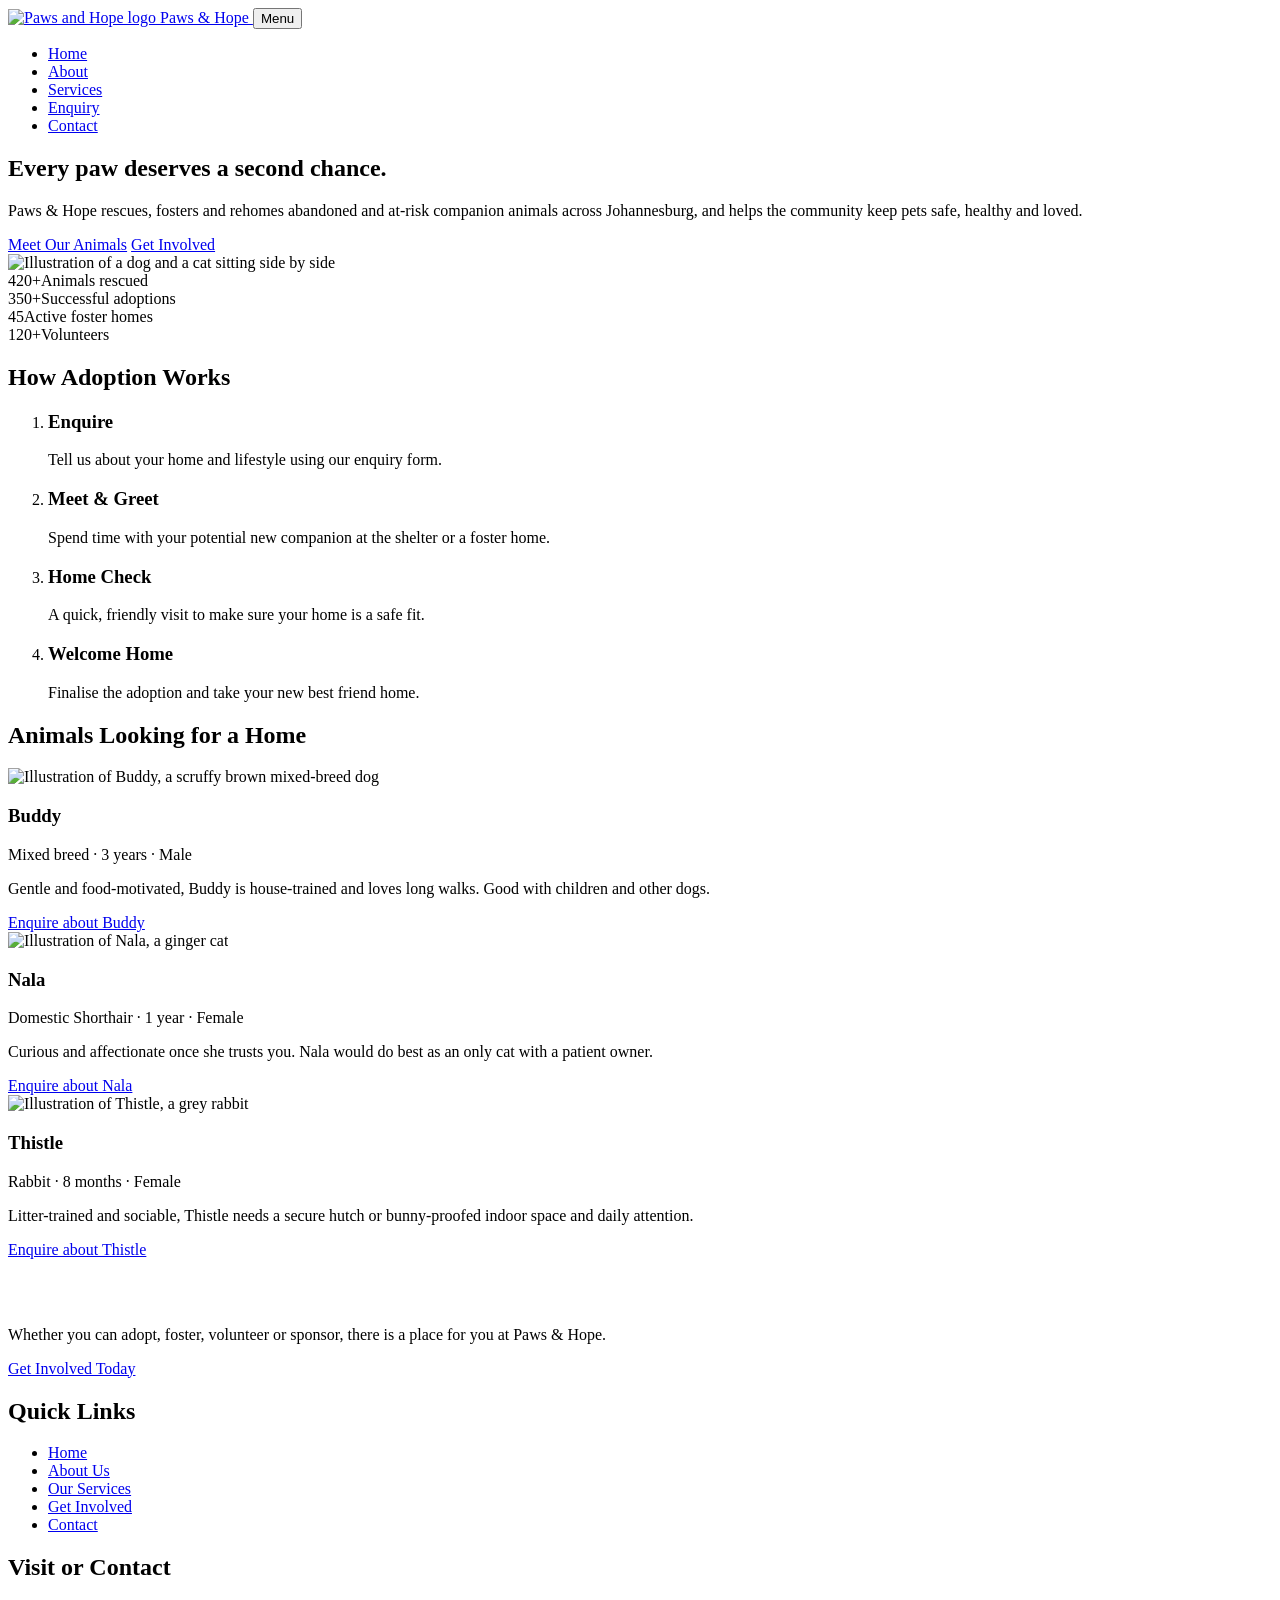
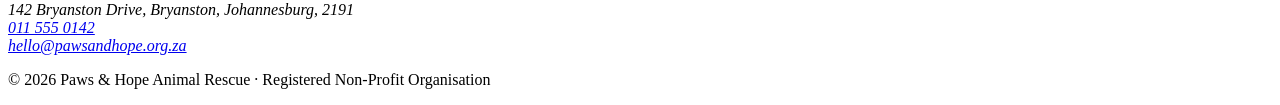
==== index.html @ b683effd "Add homepage (index.html) - Hero section with heading and two buttons - Impact stats section - Numbe" ====
<!DOCTYPE html>
<html lang="en">
<head>
  <meta charset="UTF-8">
  <meta name="viewport" content="width=device-width, initial-scale=1.0">
  <title>Paws &amp; Hope Animal Rescue | Home</title>
  <meta name="description" content="Paws & Hope Animal Rescue is a Johannesburg-based non-profit that rescues, fosters and rehomes companion animals.">

  <!-- Google Fonts: a serif font for headings, a sans-serif font for body text -->
  <link href="https://fonts.googleapis.com/css2?family=Fraunces:wght@600;700&amp;family=Inter:wght@400;600;700&amp;display=swap" rel="stylesheet">

  <link rel="icon" type="image/svg+xml" href="images/favicon.svg">
  <link rel="stylesheet" href="css/style.css">
</head>
<body>

  <!-- ===== Header and navigation menu ===== -->
  <!-- The same header appears on every page so the menu is always in the same place. -->
  <header class="site-header">
    <div class="container">
      <a href="index.html" class="logo">
        <img src="images/logo-mark.svg" alt="Paws and Hope logo">
        Paws &amp; Hope
      </a>

      <button id="menu-btn">Menu</button>

      <nav>
        <ul id="nav-list">
          <li><a href="index.html">Home</a></li>
          <li><a href="about.html">About</a></li>
          <li><a href="services.html">Services</a></li>
          <li><a href="enquiry.html">Enquiry</a></li>
          <li><a href="contact.html">Contact</a></li>
        </ul>
      </nav>
    </div>
  </header>

  <main>

    <!-- ===== Hero section ===== -->
    <!-- This is the first thing visitors see - our main message and two buttons. -->
    <section class="hero">
      <div class="container">
        <h1>Every paw deserves a second chance.</h1>
        <p>Paws &amp; Hope rescues, fosters and rehomes abandoned and at-risk companion animals across Johannesburg, and helps the community keep pets safe, healthy and loved.</p>
        <a href="services.html" class="btn">Meet Our Animals</a>
        <a href="enquiry.html" class="btn btn-outline">Get Involved</a>
        <br>
        <img src="images/hero-art.svg" alt="Illustration of a dog and a cat sitting side by side">
      </div>
    </section>

    <!-- ===== Impact stats ===== -->
    <section class="stats">
      <div class="container">
        <div class="stat-box"><span class="number">420+</span>Animals rescued</div>
        <div class="stat-box"><span class="number">350+</span>Successful adoptions</div>
        <div class="stat-box"><span class="number">45</span>Active foster homes</div>
        <div class="stat-box"><span class="number">120+</span>Volunteers</div>
      </div>
    </section>

    <!-- ===== How adoption works ===== -->
    <!-- We use an ordered list (<ol>) here because these steps happen in a set order. -->
    <section class="section section-alt">
      <div class="container">
        <h2>How Adoption Works</h2>
        <ol class="steps">
          <li>
            <h3>Enquire</h3>
            <p>Tell us about your home and lifestyle using our enquiry form.</p>
          </li>
          <li>
            <h3>Meet &amp; Greet</h3>
            <p>Spend time with your potential new companion at the shelter or a foster home.</p>
          </li>
          <li>
            <h3>Home Check</h3>
            <p>A quick, friendly visit to make sure your home is a safe fit.</p>
          </li>
          <li>
            <h3>Welcome Home</h3>
            <p>Finalise the adoption and take your new best friend home.</p>
          </li>
        </ol>
      </div>
    </section>

    <!-- ===== Animals looking for a home ===== -->
    <!-- Each animal is its own <article> because each card is a stand-alone piece of content. -->
    <section class="section">
      <div class="container">
        <h2>Animals Looking for a Home</h2>

        <article class="card">
          <img src="images/avatar-dog.svg" alt="Illustration of Buddy, a scruffy brown mixed-breed dog">
          <h3>Buddy</h3>
          <p>Mixed breed &middot; 3 years &middot; Male</p>
          <p>Gentle and food-motivated, Buddy is house-trained and loves long walks. Good with children and other dogs.</p>
          <a href="enquiry.html" class="btn">Enquire about Buddy</a>
        </article>

        <article class="card">
          <img src="images/avatar-cat.svg" alt="Illustration of Nala, a ginger cat">
          <h3>Nala</h3>
          <p>Domestic Shorthair &middot; 1 year &middot; Female</p>
          <p>Curious and affectionate once she trusts you. Nala would do best as an only cat with a patient owner.</p>
          <a href="enquiry.html" class="btn">Enquire about Nala</a>
        </article>

        <article class="card">
          <img src="images/avatar-rabbit.svg" alt="Illustration of Thistle, a grey rabbit">
          <h3>Thistle</h3>
          <p>Rabbit &middot; 8 months &middot; Female</p>
          <p>Litter-trained and sociable, Thistle needs a secure hutch or bunny-proofed indoor space and daily attention.</p>
          <a href="enquiry.html" class="btn">Enquire about Thistle</a>
        </article>
      </div>
    </section>

    <!-- ===== Call to action banner ===== -->
    <section class="hero">
      <div class="container">
        <h2 style="color:#ffffff;">Ready to change a life?</h2>
        <p>Whether you can adopt, foster, volunteer or sponsor, there is a place for you at Paws &amp; Hope.</p>
        <a href="enquiry.html" class="btn">Get Involved Today</a>
      </div>
    </section>

  </main>

  <!-- ===== Footer ===== -->
  <footer class="site-footer">
    <div class="container">
      <h2>Quick Links</h2>
      <ul>
        <li><a href="index.html">Home</a></li>
        <li><a href="about.html">About Us</a></li>
        <li><a href="services.html">Our Services</a></li>
        <li><a href="enquiry.html">Get Involved</a></li>
        <li><a href="contact.html">Contact</a></li>
      </ul>

      <h2>Visit or Contact</h2>
      <address>
        142 Bryanston Drive, Bryanston, Johannesburg, 2191<br>
        <a href="tel:+27115550142">011 555 0142</a><br>
        <a href="mailto:hello@pawsandhope.org.za">hello@pawsandhope.org.za</a>
      </address>

      <p class="footer-bottom">&copy; <span id="year">2026</span> Paws &amp; Hope Animal Rescue &middot; Registered Non-Profit Organisation</p>
    </div>
  </footer>

  <script src="js/script.js"></script>
</body>
</html>
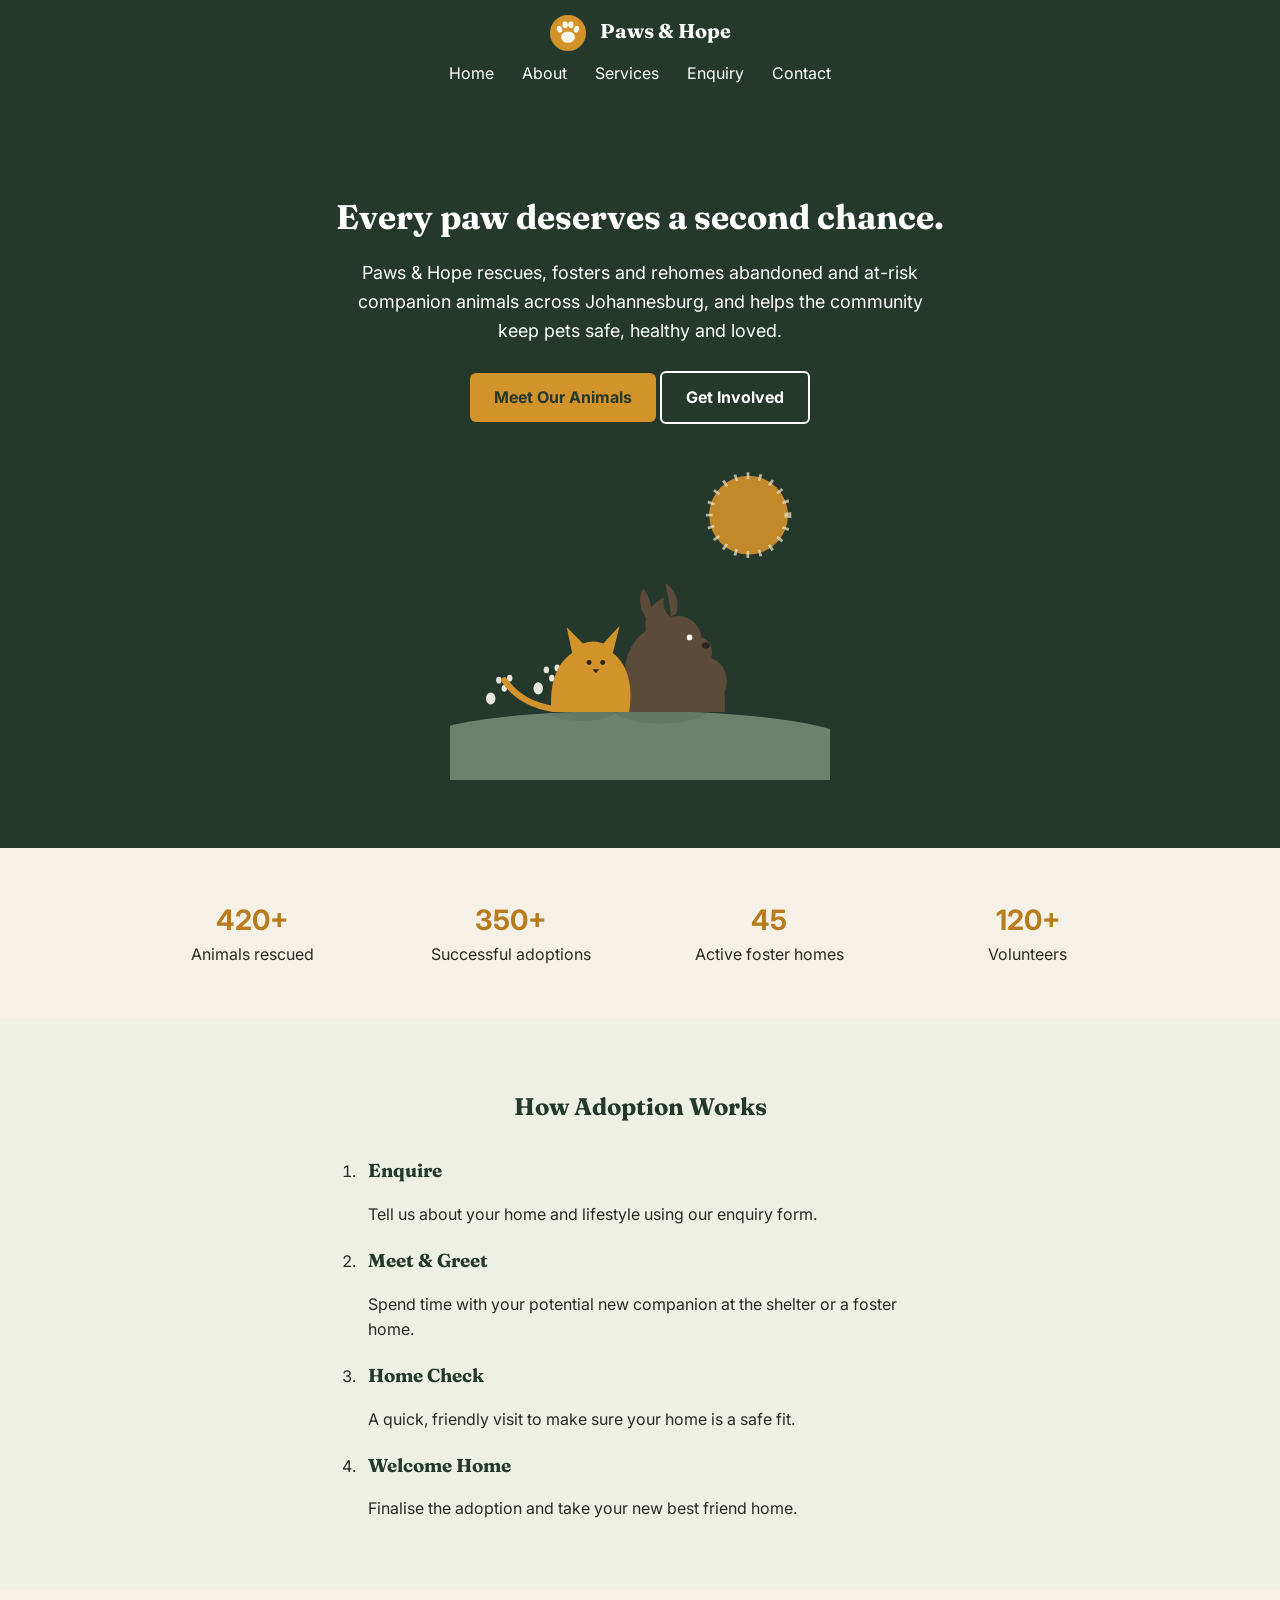
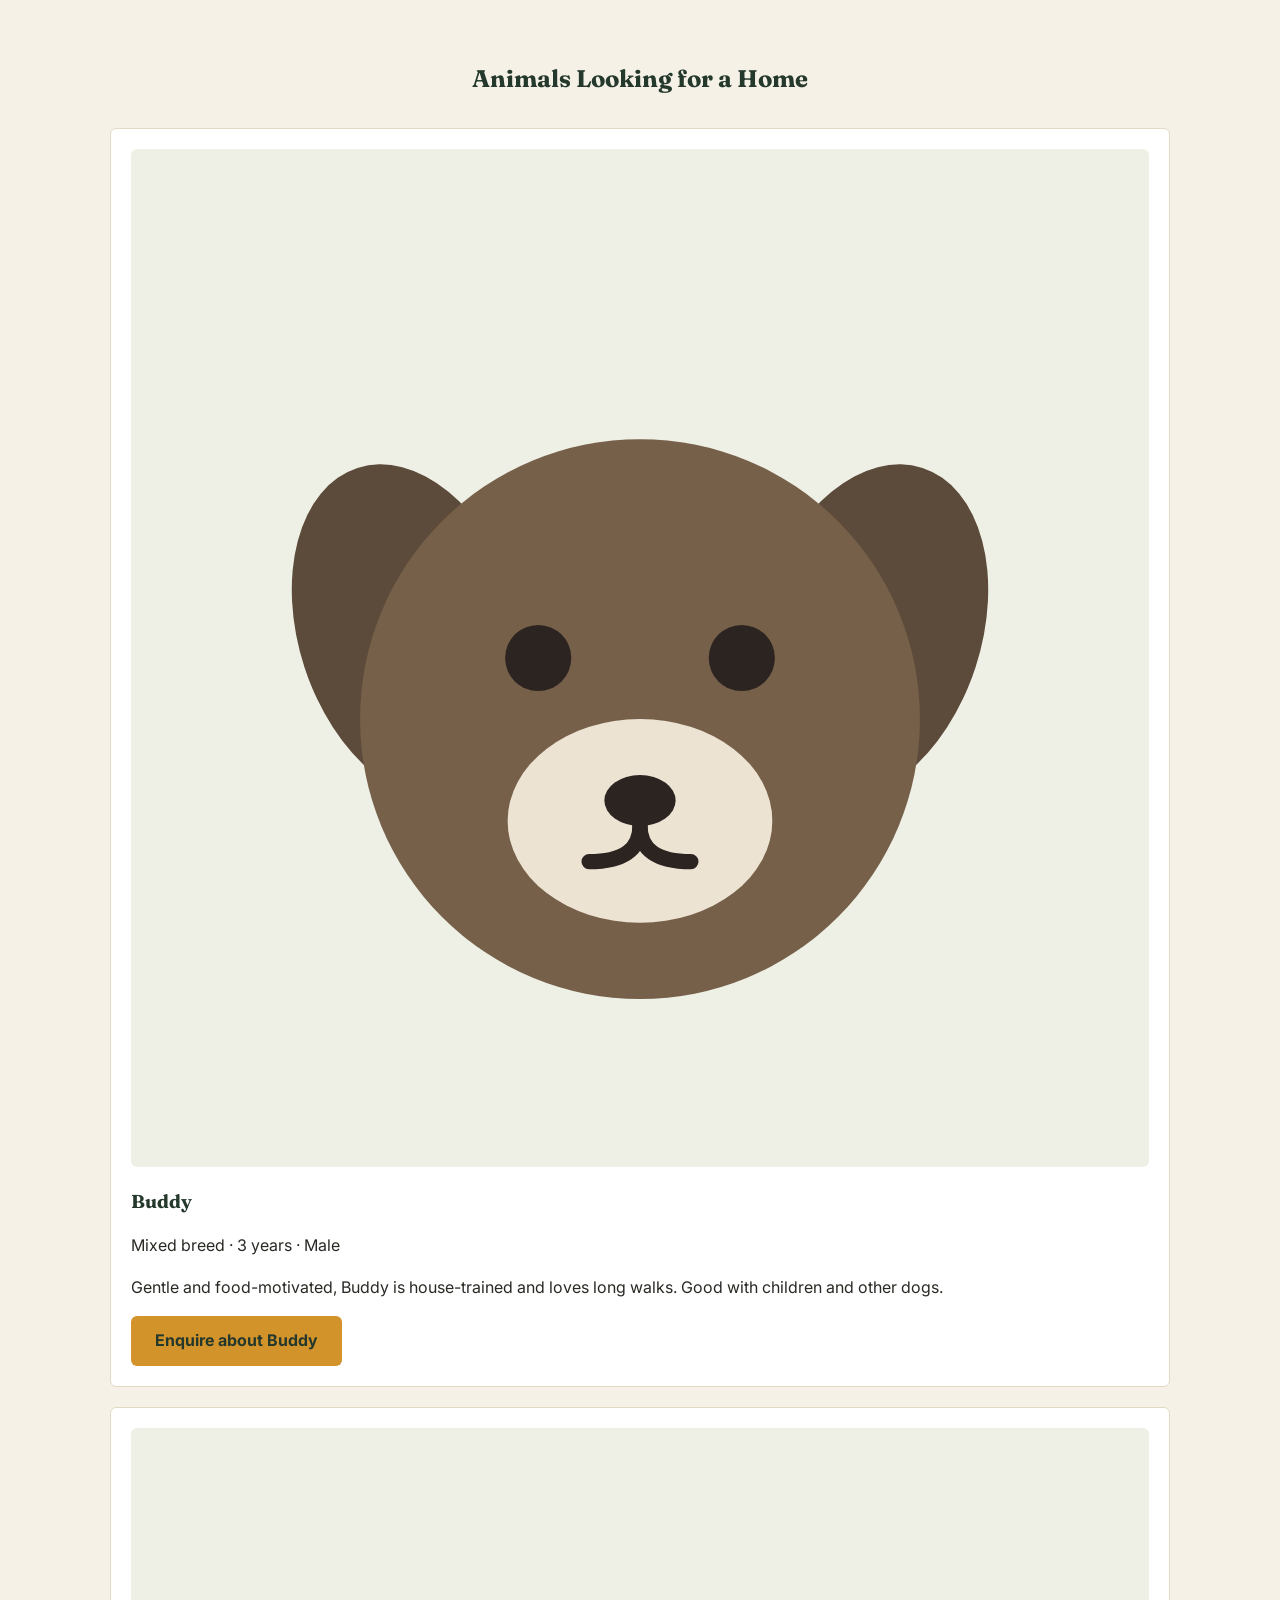
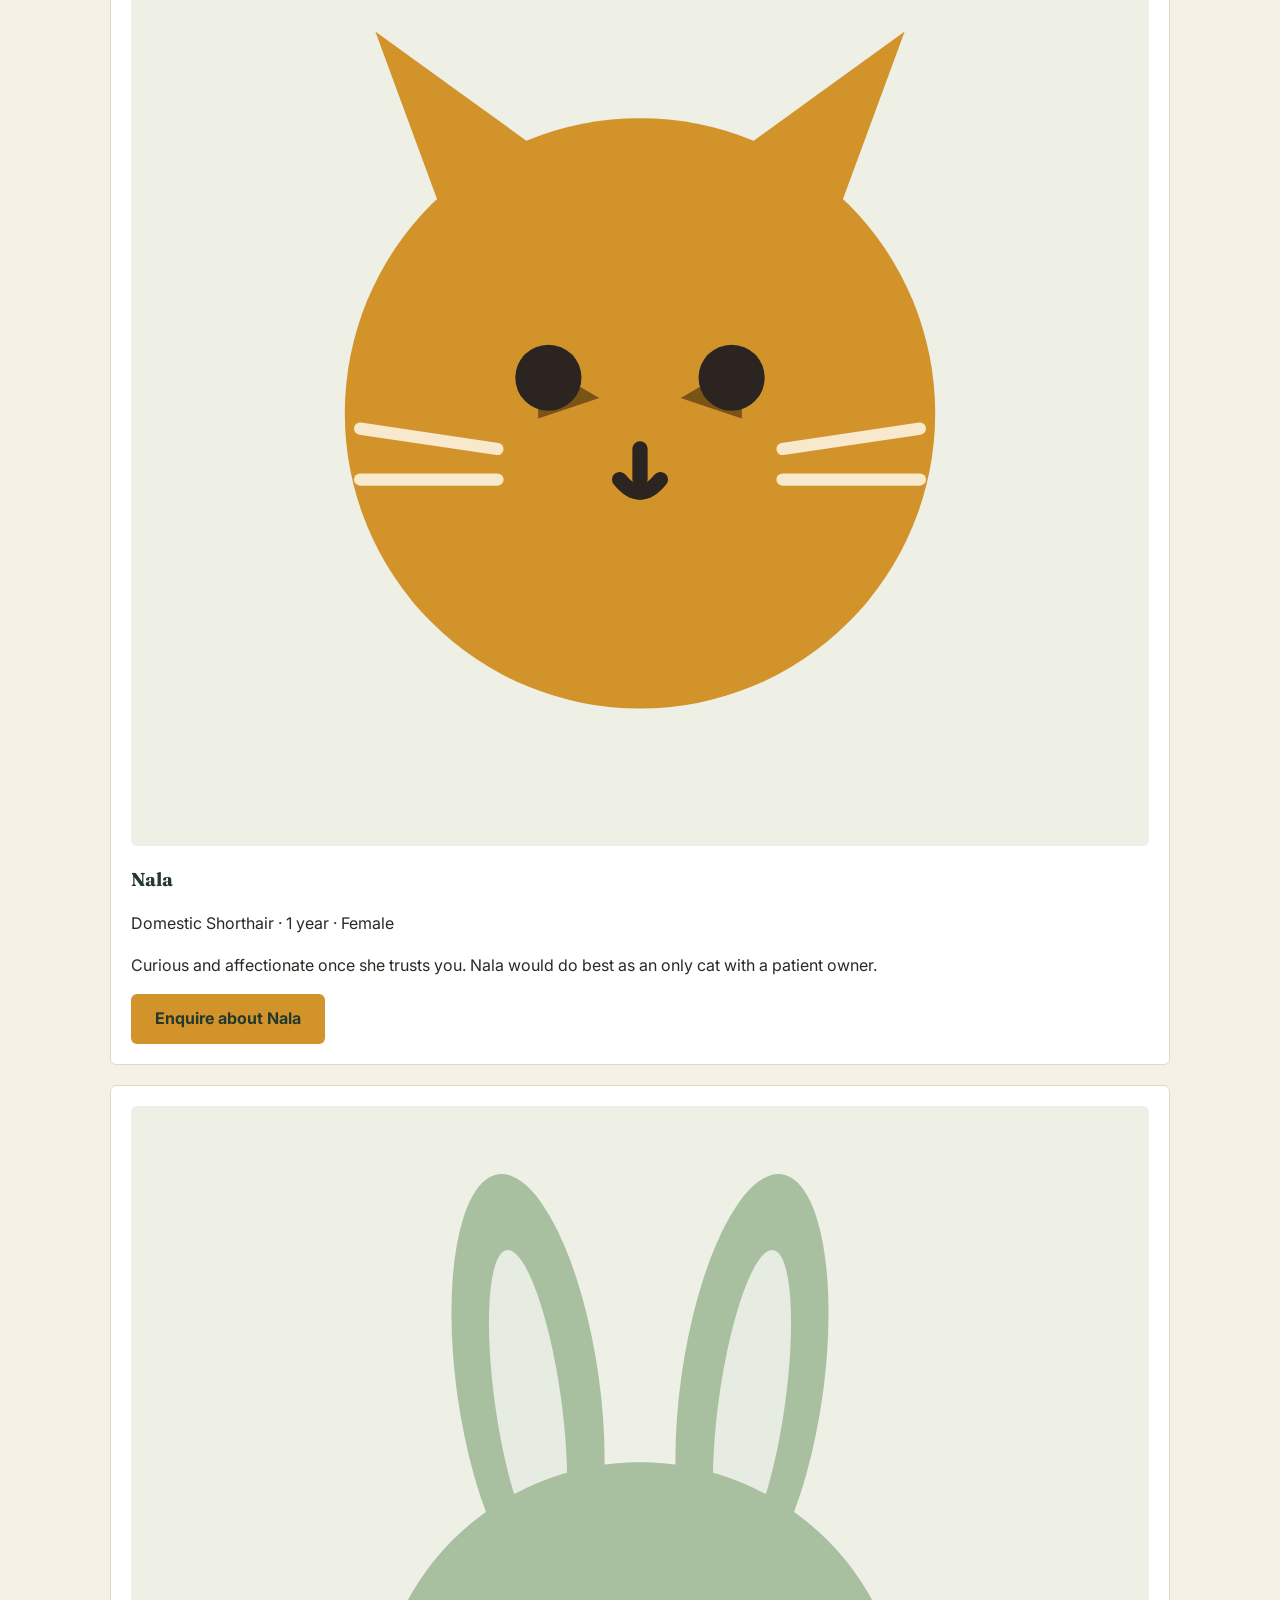
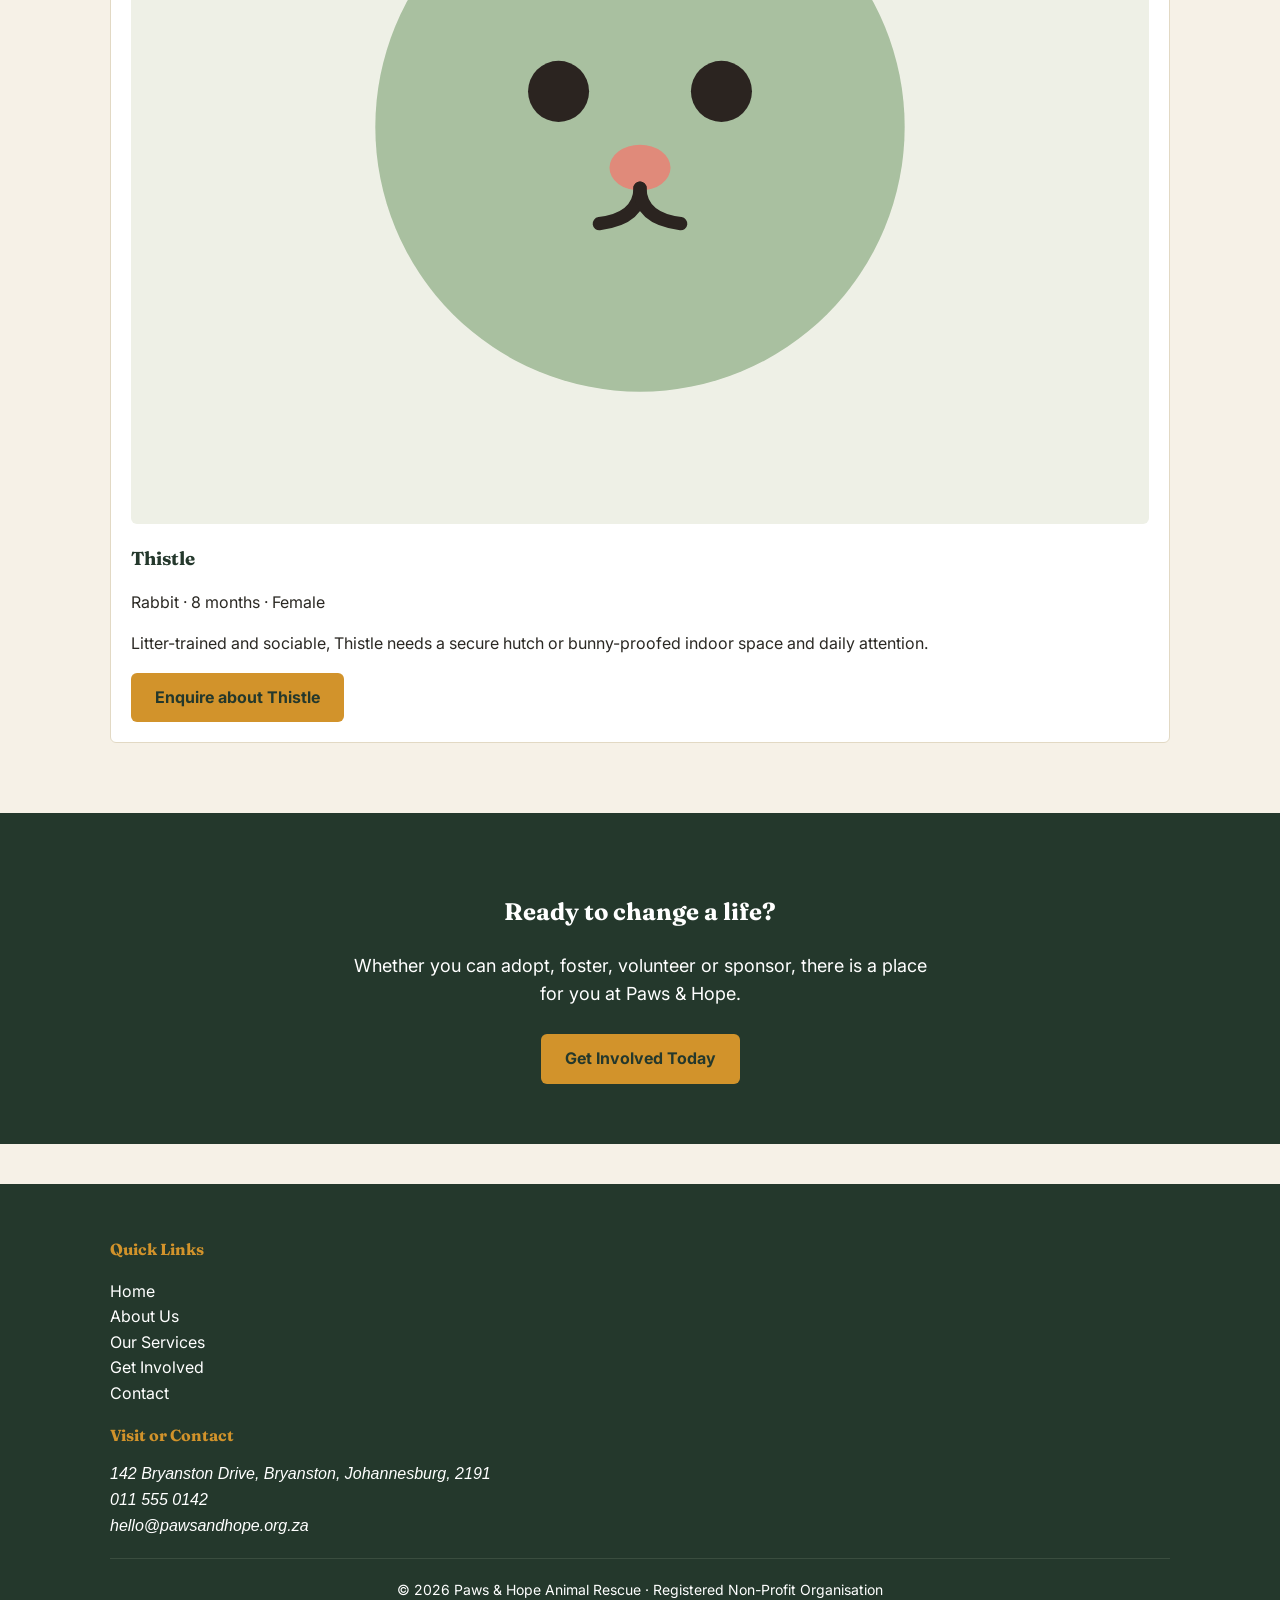
==== commit ce606e7b: "Simplify header/nav CSS and remove JS-dependent markup - Replace Flexbox header/nav layout with simp" ====
--- a/index.html
+++ b/index.html
@@ -23,7 +23,6 @@
         Paws &amp; Hope
       </a>
 
-      <button id="menu-btn">Menu</button>
 
       <nav>
         <ul id="nav-list">
@@ -150,10 +149,9 @@
         <a href="mailto:hello@pawsandhope.org.za">hello@pawsandhope.org.za</a>
       </address>
 
-      <p class="footer-bottom">&copy; <span id="year">2026</span> Paws &amp; Hope Animal Rescue &middot; Registered Non-Profit Organisation</p>
+      <p class="footer-bottom">&copy; 2026 Paws &amp; Hope Animal Rescue &middot; Registered Non-Profit Organisation</p>
     </div>
   </footer>
 
-  <script src="js/script.js"></script>
 </body>
 </html>
--- a/css/style.css
+++ b/css/style.css
@@ -0,0 +1,365 @@
+/* ============================================
+   Paws & Hope Animal Rescue - Main Stylesheet
+   ============================================
+   This file styles all 5 pages of the website.
+   It is split into sections using comments so it
+   is easy to find the part you want to change.
+*/
+
+/* Reset - makes padding/border act more predictably */
+* {
+  box-sizing: border-box;
+}
+
+body {
+  margin: 0;
+  font-family: 'Inter', Arial, Helvetica, sans-serif;
+  color: #2b2924;
+  background-color: #f6f1e7;
+  line-height: 1.6;
+}
+
+h1, h2, h3 {
+  font-family: 'Fraunces', Georgia, serif;
+  color: #24382c;
+}
+
+a {
+  color: #24382c;
+}
+
+img {
+  max-width: 100%;
+}
+
+.container {
+  max-width: 1100px;
+  margin: 0 auto;
+  padding: 0 20px;
+}
+
+/* ---------- Buttons ---------- */
+.btn {
+  display: inline-block;
+  padding: 12px 24px;
+  background-color: #d2932b;
+  color: #24382c;
+  text-decoration: none;
+  border-radius: 6px;
+  font-weight: bold;
+  border: none;
+  cursor: pointer;
+  font-size: 16px;
+}
+
+.btn:hover {
+  background-color: #b87b1e;
+}
+
+.btn-outline {
+  background-color: transparent;
+  border: 2px solid #ffffff;
+  color: #ffffff;
+}
+
+.btn-outline:hover {
+  background-color: #ffffff;
+  color: #24382c;
+}
+
+/* ---------- Header and navigation ---------- */
+.site-header {
+  background-color: #24382c;
+  color: #ffffff;
+  padding: 15px 0;
+  text-align: center;
+}
+
+.logo {
+  display: inline-block;
+  color: #ffffff;
+  text-decoration: none;
+  font-family: 'Fraunces', Georgia, serif;
+  font-size: 20px;
+  font-weight: bold;
+  margin-bottom: 10px;
+}
+
+.logo img {
+  width: 36px;
+  vertical-align: middle;
+  margin-right: 10px;
+}
+
+#nav-list {
+  list-style: none;
+  margin: 0;
+  padding: 0;
+}
+
+#nav-list li {
+  display: inline-block;
+  margin: 0 12px;
+}
+
+#nav-list a {
+  color: #ffffff;
+  text-decoration: none;
+}
+
+#nav-list a:hover {
+  text-decoration: underline;
+}
+
+/* ---------- Hero section (homepage only) ---------- */
+.hero {
+  background-color: #24382c;
+  color: #ffffff;
+  text-align: center;
+  padding: 60px 20px;
+}
+
+.hero h1 {
+  color: #ffffff;
+  font-size: 34px;
+  margin-bottom: 15px;
+}
+
+.hero p {
+  font-size: 18px;
+  max-width: 600px;
+  margin: 0 auto 25px auto;
+}
+
+.hero img {
+  max-width: 380px;
+  margin-top: 30px;
+}
+
+/* ---------- Impact stats (homepage only) ---------- */
+.stats {
+  text-align: center;
+  padding: 40px 20px;
+}
+
+.stats .stat-box {
+  display: inline-block;
+  width: 22%;
+  margin: 10px 1%;
+  vertical-align: top;
+}
+
+.stats .number {
+  font-size: 28px;
+  font-weight: bold;
+  color: #b87b1e;
+  display: block;
+}
+
+/* ---------- General section spacing ---------- */
+.section {
+  padding: 50px 20px;
+}
+
+.section-alt {
+  background-color: #eef0e6;
+}
+
+.section h2 {
+  text-align: center;
+  margin-bottom: 30px;
+}
+
+/* ---------- Ordered step list (adoption journey / how it works) ---------- */
+.steps {
+  max-width: 600px;
+  margin: 0 auto;
+  padding-left: 20px;
+}
+
+.steps li {
+  margin-bottom: 18px;
+  padding-left: 8px;
+}
+
+.steps h3 {
+  margin: 0 0 5px 0;
+}
+
+/* ---------- Cards (animals, services, team) ---------- */
+.card {
+  background-color: #ffffff;
+  border: 1px solid #e2d9c4;
+  border-radius: 6px;
+  padding: 20px;
+  margin-bottom: 20px;
+}
+
+.card img {
+  width: 100%;
+  border-radius: 6px;
+}
+
+.card h3 {
+  margin-top: 12px;
+  margin-bottom: 4px;
+}
+
+.tag {
+  background-color: #a9c0a0;
+  color: #24382c;
+  display: inline-block;
+  padding: 4px 12px;
+  border-radius: 12px;
+  font-size: 14px;
+  margin: 4px 4px 0 0;
+}
+
+/* ---------- Page banner (top of every inner page) ---------- */
+.page-banner {
+  background-color: #24382c;
+  color: #ffffff;
+  padding: 40px 20px;
+  text-align: center;
+}
+
+.page-banner h1 {
+  color: #ffffff;
+  margin-bottom: 10px;
+}
+
+/* ---------- Tables (used for real tabular data only) ---------- */
+table {
+  width: 100%;
+  border-collapse: collapse;
+  margin-bottom: 20px;
+}
+
+table caption {
+  text-align: left;
+  font-weight: bold;
+  margin-bottom: 10px;
+  font-family: 'Fraunces', Georgia, serif;
+}
+
+table th, table td {
+  border: 1px solid #e2d9c4;
+  padding: 10px;
+  text-align: left;
+}
+
+table th {
+  background-color: #eef0e6;
+}
+
+/* ---------- Forms ---------- */
+form {
+  max-width: 600px;
+}
+
+form label {
+  display: block;
+  font-weight: bold;
+  margin-top: 15px;
+  margin-bottom: 5px;
+}
+
+form input[type="text"],
+form input[type="email"],
+form input[type="tel"],
+form select,
+form textarea {
+  width: 100%;
+  padding: 10px;
+  border: 1px solid #e2d9c4;
+  border-radius: 4px;
+  font-family: inherit;
+  font-size: 16px;
+}
+
+fieldset {
+  border: 1px solid #e2d9c4;
+  border-radius: 6px;
+  margin-top: 15px;
+  padding: 15px;
+}
+
+legend {
+  font-weight: bold;
+  padding: 0 8px;
+  font-family: 'Fraunces', Georgia, serif;
+}
+
+.radio-option {
+  font-weight: normal;
+  display: block;
+  margin-bottom: 8px;
+}
+
+.radio-option input {
+  width: auto;
+  margin-right: 8px;
+}
+
+.checkbox-option {
+  font-weight: normal;
+  margin-top: 15px;
+}
+
+.checkbox-option input {
+  width: auto;
+  margin-right: 8px;
+}
+
+/* ---------- Footer ---------- */
+.site-footer {
+  background-color: #24382c;
+  color: #ffffff;
+  padding: 40px 20px 20px 20px;
+  margin-top: 40px;
+}
+
+.site-footer h2 {
+  font-size: 16px;
+  color: #d2932b;
+}
+
+.site-footer ul {
+  list-style: none;
+  padding: 0;
+}
+
+.site-footer a {
+  color: #ffffff;
+  text-decoration: none;
+}
+
+.site-footer a:hover {
+  text-decoration: underline;
+}
+
+.footer-bottom {
+  text-align: center;
+  margin-top: 20px;
+  padding-top: 20px;
+  border-top: 1px solid #3a4d3f;
+  font-size: 14px;
+}
+
+/* ---------- Maps (contact page) ---------- */
+.map-box {
+  margin-bottom: 20px;
+}
+
+.map-box iframe {
+  width: 100%;
+  height: 200px;
+  border: 0;
+}
+
+/* Note: this stylesheet does not use @media queries (responsive
+   breakpoints) yet. On a narrow screen the nav links and stat boxes will
+   simply wrap onto more than one line, which is normal default browser
+   behaviour. Making the layout adapt more neatly to small screens is
+   planned for a later part of this project. */
+
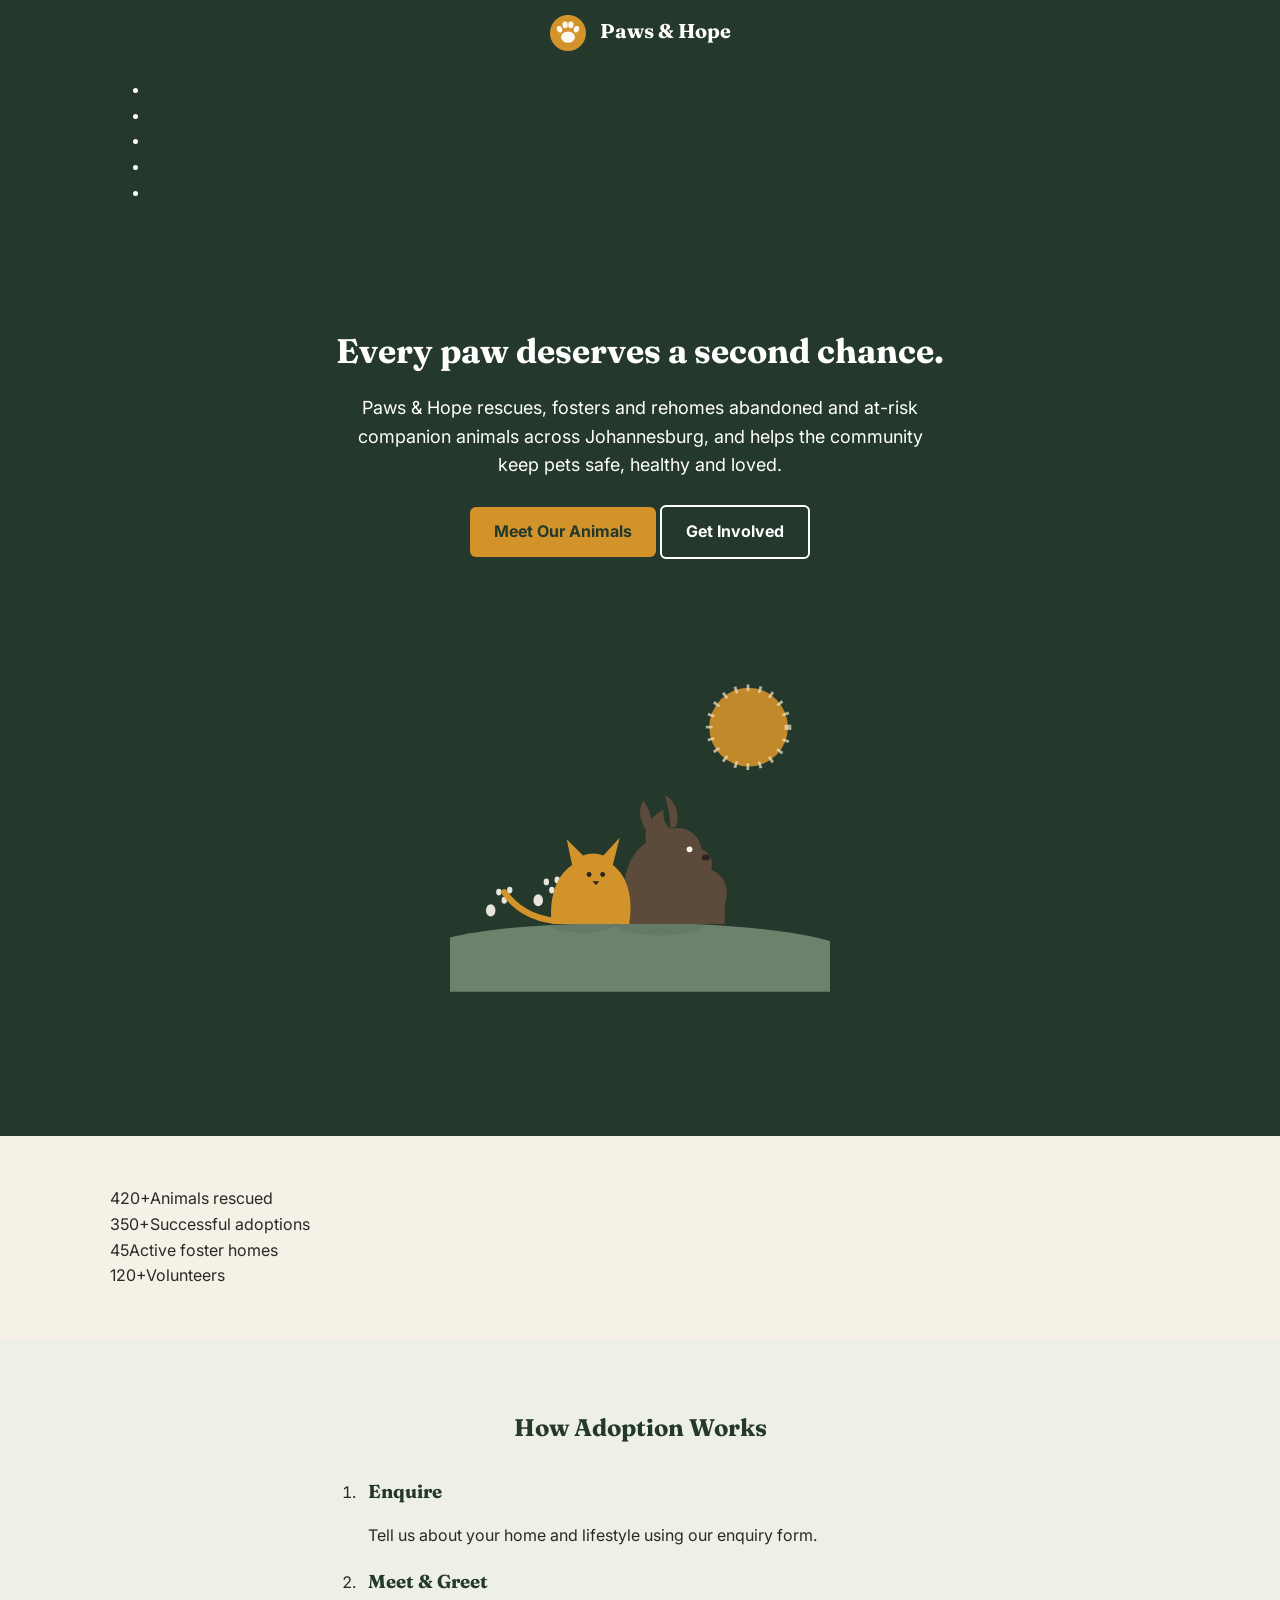
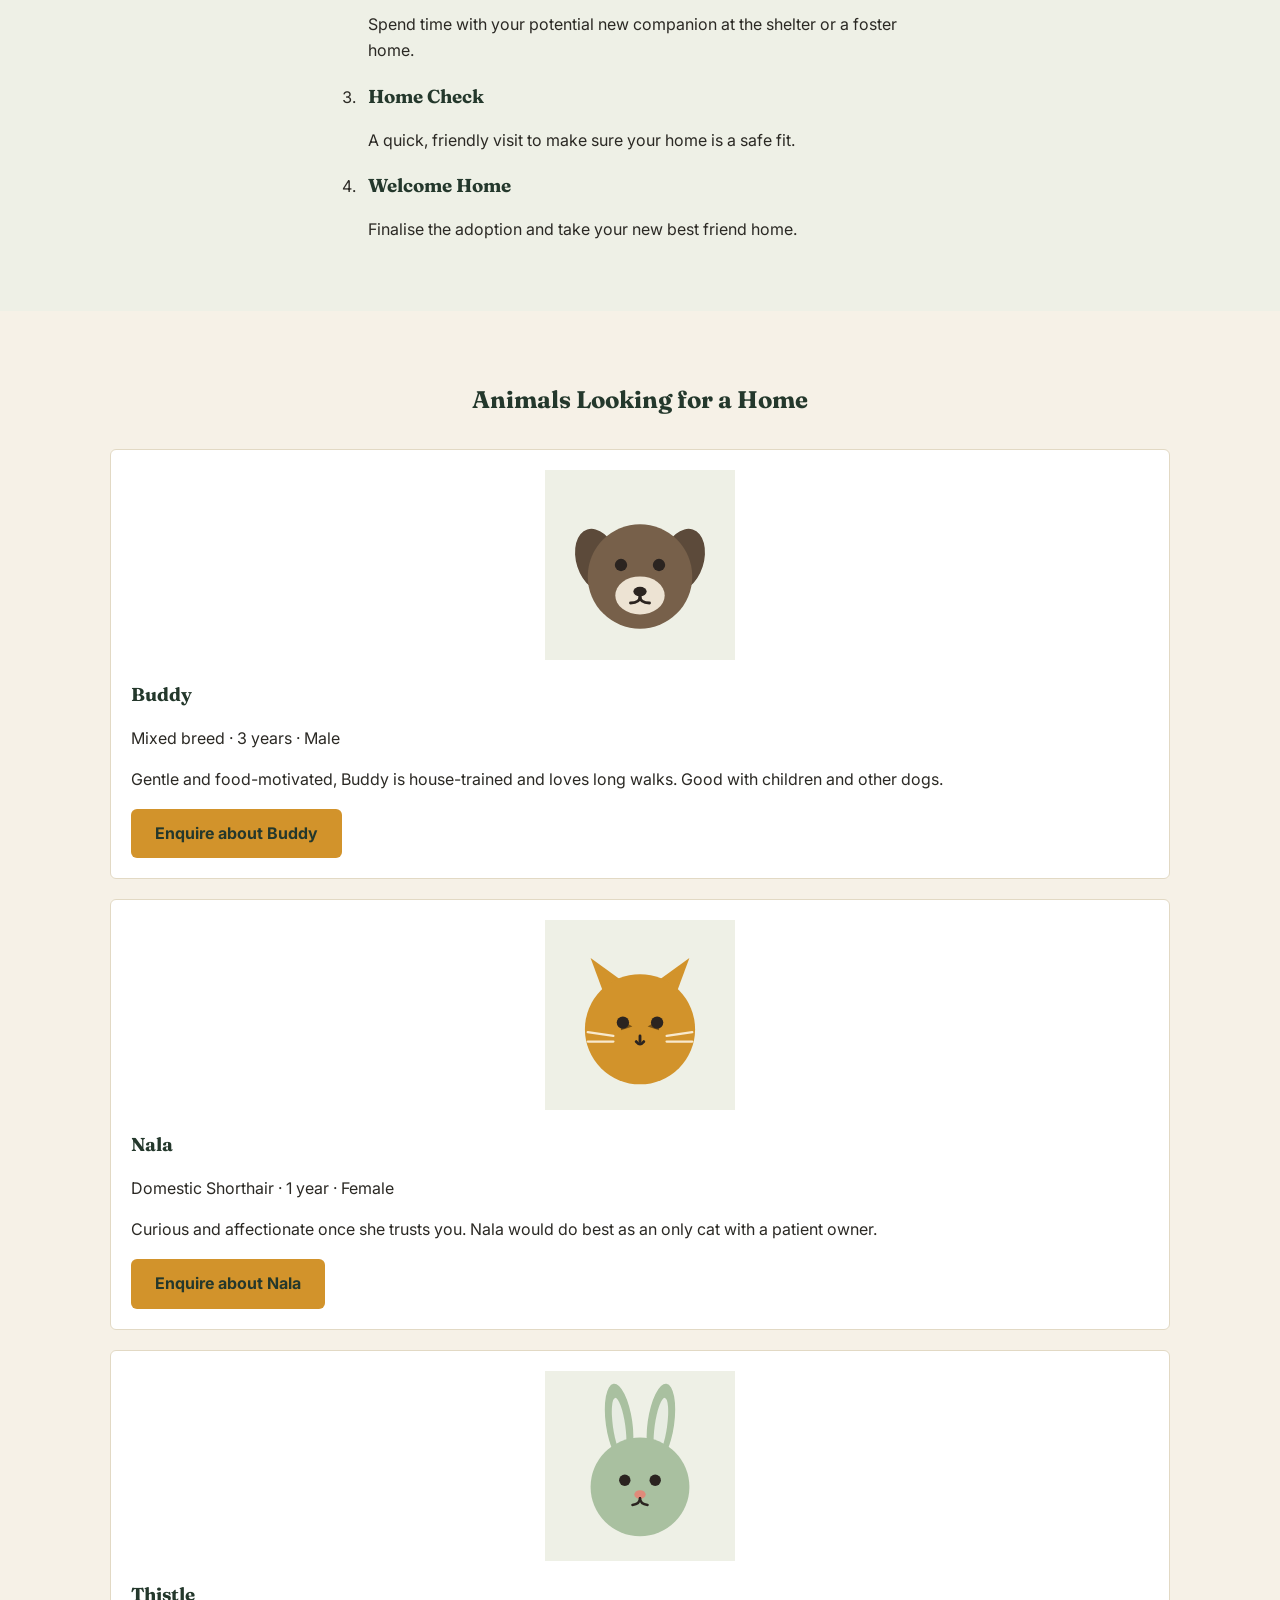
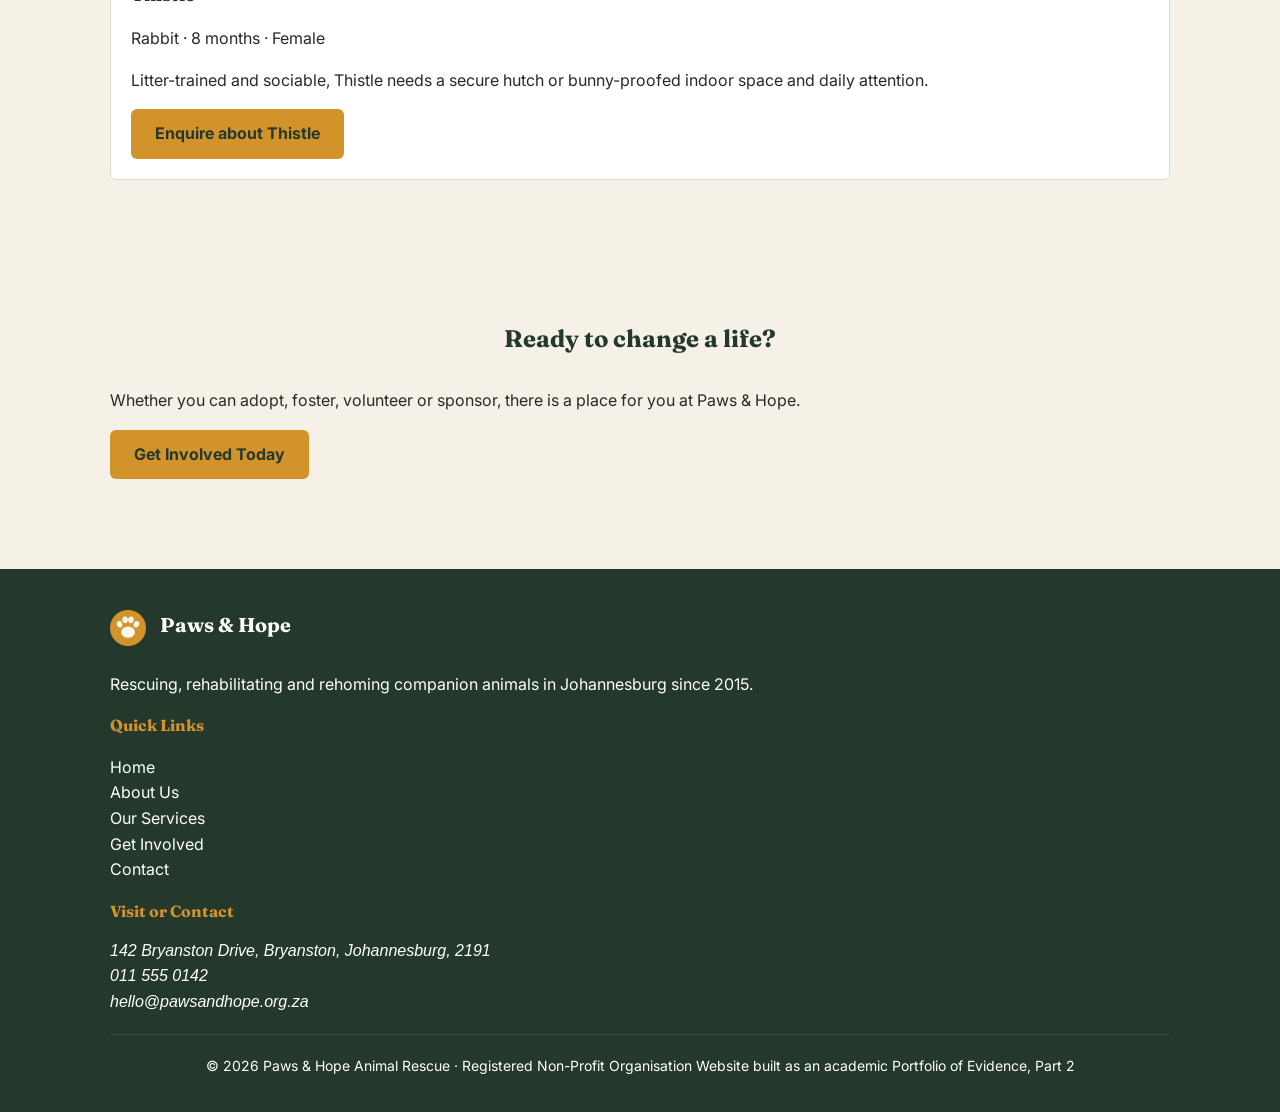
==== commit ffdbb89e: "Update all pages: Flexbox/Grid layout markup and responsive images - Wrap navigation in <nav class="" ====
--- a/index.html
+++ b/index.html
@@ -5,28 +5,22 @@
   <meta name="viewport" content="width=device-width, initial-scale=1.0">
   <title>Paws &amp; Hope Animal Rescue | Home</title>
   <meta name="description" content="Paws & Hope Animal Rescue is a Johannesburg-based non-profit that rescues, fosters and rehomes companion animals.">
-
-  <!-- Google Fonts: a serif font for headings, a sans-serif font for body text -->
   <link href="https://fonts.googleapis.com/css2?family=Fraunces:wght@600;700&amp;family=Inter:wght@400;600;700&amp;display=swap" rel="stylesheet">
-
   <link rel="icon" type="image/svg+xml" href="images/favicon.svg">
   <link rel="stylesheet" href="css/style.css">
 </head>
 <body>
 
-  <!-- ===== Header and navigation menu ===== -->
-  <!-- The same header appears on every page so the menu is always in the same place. -->
+  <!-- ===== Header and navigation menu (same on every page) ===== -->
   <header class="site-header">
     <div class="container">
       <a href="index.html" class="logo">
         <img src="images/logo-mark.svg" alt="Paws and Hope logo">
         Paws &amp; Hope
       </a>
-
-
-      <nav>
-        <ul id="nav-list">
-          <li><a href="index.html">Home</a></li>
+      <nav class="primary-nav" aria-label="Primary">
+        <ul>
+          <li><a href="index.html" aria-current="page">Home</a></li>
           <li><a href="about.html">About</a></li>
           <li><a href="services.html">Services</a></li>
           <li><a href="enquiry.html">Enquiry</a></li>
@@ -38,118 +32,137 @@
 
   <main>
 
-    <!-- ===== Hero section ===== -->
-    <!-- This is the first thing visitors see - our main message and two buttons. -->
+    <!-- ===== Hero ===== -->
     <section class="hero">
       <div class="container">
-        <h1>Every paw deserves a second chance.</h1>
-        <p>Paws &amp; Hope rescues, fosters and rehomes abandoned and at-risk companion animals across Johannesburg, and helps the community keep pets safe, healthy and loved.</p>
-        <a href="services.html" class="btn">Meet Our Animals</a>
-        <a href="enquiry.html" class="btn btn-outline">Get Involved</a>
-        <br>
-        <img src="images/hero-art.svg" alt="Illustration of a dog and a cat sitting side by side">
+        <div class="hero-copy">
+          <h1>Every paw deserves a second chance.</h1>
+          <p>Paws &amp; Hope rescues, fosters and rehomes abandoned and at-risk companion animals across Johannesburg, and helps the community keep pets safe, healthy and loved.</p>
+          <a href="services.html" class="btn btn-primary">Meet Our Animals</a>
+          <a href="enquiry.html" class="btn btn-outline">Get Involved</a>
+        </div>
+        <div class="hero-art-wrap">
+          <!--
+            Responsive image using <picture>: on narrow screens (max-width 37.5em)
+            a tighter-cropped version of the illustration is shown, so the subject
+            fills the space instead of leaving wasted sky/whitespace. On wider
+            screens the full illustration loads instead.
+          -->
+          <picture>
+            <source media="(max-width: 37.5em)" srcset="images/hero-art-mobile.svg">
+            <img src="images/hero-art.svg" alt="Illustration of a dog and a cat sitting side by side beneath the sun" width="560" height="480">
+          </picture>
+        </div>
       </div>
     </section>
 
     <!-- ===== Impact stats ===== -->
-    <section class="stats">
-      <div class="container">
-        <div class="stat-box"><span class="number">420+</span>Animals rescued</div>
-        <div class="stat-box"><span class="number">350+</span>Successful adoptions</div>
-        <div class="stat-box"><span class="number">45</span>Active foster homes</div>
-        <div class="stat-box"><span class="number">120+</span>Volunteers</div>
+    <section class="section">
+      <div class="container stats-grid">
+        <div><span class="number">420+</span>Animals rescued</div>
+        <div><span class="number">350+</span>Successful adoptions</div>
+        <div><span class="number">45</span>Active foster homes</div>
+        <div><span class="number">120+</span>Volunteers</div>
       </div>
     </section>
 
     <!-- ===== How adoption works ===== -->
-    <!-- We use an ordered list (<ol>) here because these steps happen in a set order. -->
     <section class="section section-alt">
       <div class="container">
-        <h2>How Adoption Works</h2>
+        <h2 style="text-align:center;">How Adoption Works</h2>
         <ol class="steps">
-          <li>
-            <h3>Enquire</h3>
-            <p>Tell us about your home and lifestyle using our enquiry form.</p>
-          </li>
-          <li>
-            <h3>Meet &amp; Greet</h3>
-            <p>Spend time with your potential new companion at the shelter or a foster home.</p>
-          </li>
-          <li>
-            <h3>Home Check</h3>
-            <p>A quick, friendly visit to make sure your home is a safe fit.</p>
-          </li>
-          <li>
-            <h3>Welcome Home</h3>
-            <p>Finalise the adoption and take your new best friend home.</p>
-          </li>
+          <li><div><h3>Enquire</h3><p>Tell us about your home and lifestyle using our enquiry form.</p></div></li>
+          <li><div><h3>Meet &amp; Greet</h3><p>Spend time with your potential new companion at the shelter or a foster home.</p></div></li>
+          <li><div><h3>Home Check</h3><p>A quick, friendly visit to make sure your home is a safe fit.</p></div></li>
+          <li><div><h3>Welcome Home</h3><p>Finalise the adoption and take your new best friend home.</p></div></li>
         </ol>
       </div>
     </section>
 
     <!-- ===== Animals looking for a home ===== -->
-    <!-- Each animal is its own <article> because each card is a stand-alone piece of content. -->
     <section class="section">
       <div class="container">
-        <h2>Animals Looking for a Home</h2>
-
-        <article class="card">
-          <img src="images/avatar-dog.svg" alt="Illustration of Buddy, a scruffy brown mixed-breed dog">
-          <h3>Buddy</h3>
-          <p>Mixed breed &middot; 3 years &middot; Male</p>
-          <p>Gentle and food-motivated, Buddy is house-trained and loves long walks. Good with children and other dogs.</p>
-          <a href="enquiry.html" class="btn">Enquire about Buddy</a>
-        </article>
-
-        <article class="card">
-          <img src="images/avatar-cat.svg" alt="Illustration of Nala, a ginger cat">
-          <h3>Nala</h3>
-          <p>Domestic Shorthair &middot; 1 year &middot; Female</p>
-          <p>Curious and affectionate once she trusts you. Nala would do best as an only cat with a patient owner.</p>
-          <a href="enquiry.html" class="btn">Enquire about Nala</a>
-        </article>
-
-        <article class="card">
-          <img src="images/avatar-rabbit.svg" alt="Illustration of Thistle, a grey rabbit">
-          <h3>Thistle</h3>
-          <p>Rabbit &middot; 8 months &middot; Female</p>
-          <p>Litter-trained and sociable, Thistle needs a secure hutch or bunny-proofed indoor space and daily attention.</p>
-          <a href="enquiry.html" class="btn">Enquire about Thistle</a>
-        </article>
+        <h2 style="text-align:center;">Animals Looking for a Home</h2>
+        <div class="card-grid">
+          <article class="card">
+            <img src="images/avatar-dog.svg"
+                 srcset="images/avatar-dog.svg 400w"
+                 sizes="(max-width: 37.5em) 90vw, (max-width: 56.25em) 45vw, 30vw"
+                 alt="Illustration of Buddy, a scruffy brown mixed-breed dog" width="400" height="190">
+            <h3>Buddy</h3>
+            <p class="meta">Mixed breed &middot; 3 years &middot; Male</p>
+            <p>Gentle and food-motivated, Buddy is house-trained and loves long walks. Good with children and other dogs.</p>
+            <a href="enquiry.html" class="btn btn-dark">Enquire about Buddy</a>
+          </article>
+          <article class="card">
+            <img src="images/avatar-cat.svg"
+                 srcset="images/avatar-cat.svg 400w"
+                 sizes="(max-width: 37.5em) 90vw, (max-width: 56.25em) 45vw, 30vw"
+                 alt="Illustration of Nala, a ginger cat" width="400" height="190">
+            <h3>Nala</h3>
+            <p class="meta">Domestic Shorthair &middot; 1 year &middot; Female</p>
+            <p>Curious and affectionate once she trusts you. Nala would do best as an only cat with a patient owner.</p>
+            <a href="enquiry.html" class="btn btn-dark">Enquire about Nala</a>
+          </article>
+          <article class="card">
+            <img src="images/avatar-rabbit.svg"
+                 srcset="images/avatar-rabbit.svg 400w"
+                 sizes="(max-width: 37.5em) 90vw, (max-width: 56.25em) 45vw, 30vw"
+                 alt="Illustration of Thistle, a grey rabbit" width="400" height="190">
+            <h3>Thistle</h3>
+            <p class="meta">Rabbit &middot; 8 months &middot; Female</p>
+            <p>Litter-trained and sociable, Thistle needs a secure hutch or bunny-proofed indoor space and daily attention.</p>
+            <a href="enquiry.html" class="btn btn-dark">Enquire about Thistle</a>
+          </article>
+        </div>
       </div>
     </section>
 
     <!-- ===== Call to action banner ===== -->
-    <section class="hero">
+    <section class="section cta-banner">
       <div class="container">
-        <h2 style="color:#ffffff;">Ready to change a life?</h2>
+        <h2>Ready to change a life?</h2>
         <p>Whether you can adopt, foster, volunteer or sponsor, there is a place for you at Paws &amp; Hope.</p>
-        <a href="enquiry.html" class="btn">Get Involved Today</a>
+        <a href="enquiry.html" class="btn btn-primary">Get Involved Today</a>
       </div>
     </section>
 
   </main>
 
-  <!-- ===== Footer ===== -->
+  <!-- ===== Footer (same on every page) ===== -->
   <footer class="site-footer">
     <div class="container">
-      <h2>Quick Links</h2>
-      <ul>
-        <li><a href="index.html">Home</a></li>
-        <li><a href="about.html">About Us</a></li>
-        <li><a href="services.html">Our Services</a></li>
-        <li><a href="enquiry.html">Get Involved</a></li>
-        <li><a href="contact.html">Contact</a></li>
-      </ul>
-
-      <h2>Visit or Contact</h2>
-      <address>
-        142 Bryanston Drive, Bryanston, Johannesburg, 2191<br>
-        <a href="tel:+27115550142">011 555 0142</a><br>
-        <a href="mailto:hello@pawsandhope.org.za">hello@pawsandhope.org.za</a>
-      </address>
-
-      <p class="footer-bottom">&copy; 2026 Paws &amp; Hope Animal Rescue &middot; Registered Non-Profit Organisation</p>
+      <div class="footer-grid">
+        <div class="footer-about">
+          <div class="logo">
+            <img src="images/logo-mark.svg" alt="">
+            Paws &amp; Hope
+          </div>
+          <p class="footer-blurb">Rescuing, rehabilitating and rehoming companion animals in Johannesburg since 2015.</p>
+        </div>
+        <nav class="footer-links" aria-label="Footer">
+          <h2 class="footer-heading">Quick Links</h2>
+          <ul>
+            <li><a href="index.html">Home</a></li>
+            <li><a href="about.html">About Us</a></li>
+            <li><a href="services.html">Our Services</a></li>
+            <li><a href="enquiry.html">Get Involved</a></li>
+            <li><a href="contact.html">Contact</a></li>
+          </ul>
+        </nav>
+        <div class="footer-contact">
+          <h2 class="footer-heading">Visit or Contact</h2>
+          <address>
+            142 Bryanston Drive, Bryanston, Johannesburg, 2191<br>
+            <a href="tel:+27115550142">011 555 0142</a><br>
+            <a href="mailto:hello@pawsandhope.org.za">hello@pawsandhope.org.za</a>
+          </address>
+        </div>
+      </div>
+      <p class="footer-bottom">
+        <span>&copy; 2026 Paws &amp; Hope Animal Rescue &middot; Registered Non-Profit Organisation</span>
+        <span>Website built as an academic Portfolio of Evidence, Part 2</span>
+      </p>
     </div>
   </footer>
 
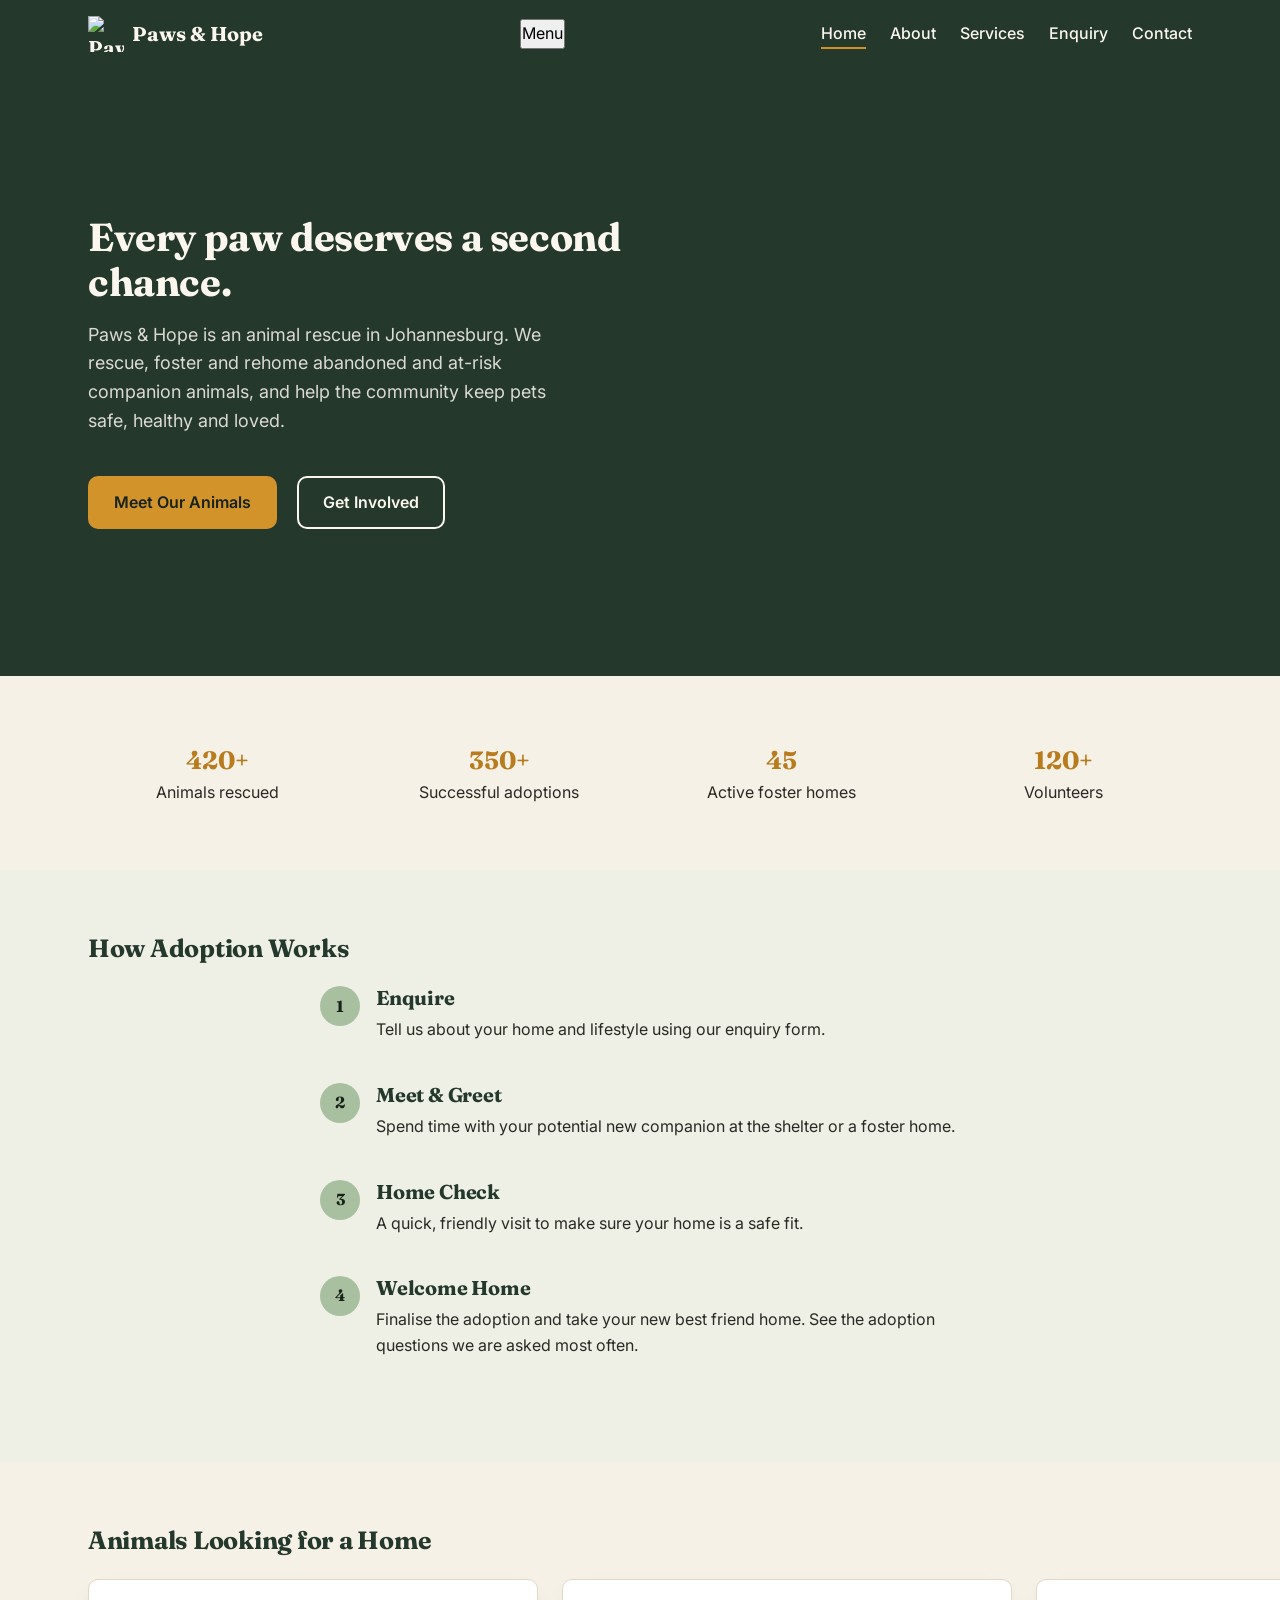
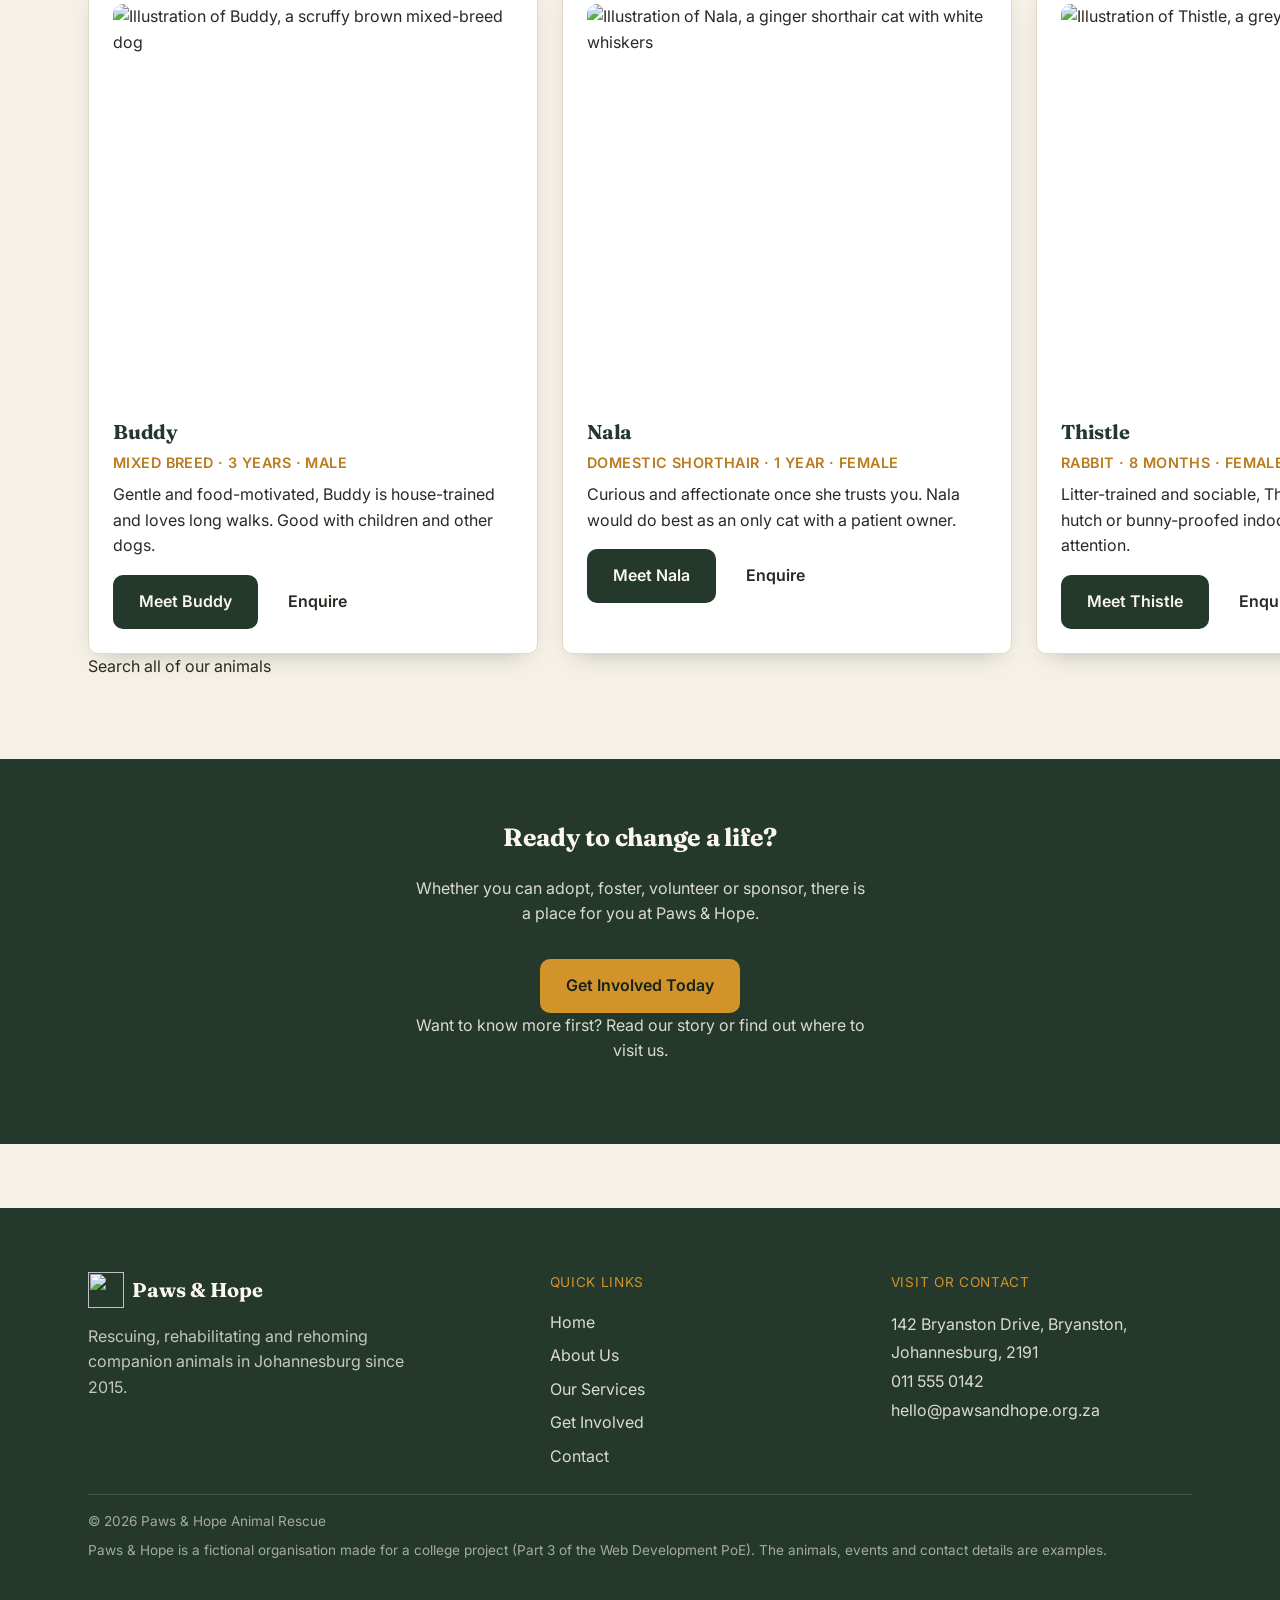
==== commit 492e2d87: "Add files via upload" ====
--- a/index.html
+++ b/index.html
@@ -1,13 +1,35 @@
 <!DOCTYPE html>
-<html lang="en">
+<html lang="en-ZA">
 <head>
   <meta charset="UTF-8">
   <meta name="viewport" content="width=device-width, initial-scale=1.0">
-  <title>Paws &amp; Hope Animal Rescue | Home</title>
-  <meta name="description" content="Paws & Hope Animal Rescue is a Johannesburg-based non-profit that rescues, fosters and rehomes companion animals.">
+
+  <!-- ===== SEO: title, description and keywords (different on every page) ===== -->
+  <title>Animal Rescue in Johannesburg | Adopt a Pet | Paws &amp; Hope</title>
+  <meta name="description" content="Paws &amp; Hope is an animal rescue in Johannesburg. Adopt a dog, cat or rabbit, foster an animal in need, volunteer or sponsor our sterilisation drives.">
+  <meta name="keywords" content="animal rescue in Johannesburg, pet adoption Johannesburg, adopt a dog, adopt a cat, animal shelter Bryanston, foster a pet, volunteer animal shelter, Paws &amp; Hope">
+  <meta name="author" content="Lungelo Mabindisa">
+  <meta name="robots" content="index, follow">
+  <meta name="theme-color" content="#24382c">
+  <meta name="referrer" content="strict-origin-when-cross-origin">
+
+  <!-- Open Graph: controls how the page looks when it is shared on social media -->
+  <meta property="og:type" content="website">
+  <meta property="og:site_name" content="Paws &amp; Hope Animal Rescue">
+  <meta property="og:title" content="Animal Rescue in Johannesburg | Adopt a Pet | Paws &amp; Hope">
+  <meta property="og:description" content="Paws &amp; Hope is an animal rescue in Johannesburg. Adopt a dog, cat or rabbit, foster an animal in need, volunteer or sponsor our sterilisation drives.">
+  <meta property="og:locale" content="en_ZA">
+
+  <!-- Fonts: preconnect makes the font files start loading earlier (faster page) -->
+  <link rel="preconnect" href="https://fonts.googleapis.com">
+  <link rel="preconnect" href="https://fonts.gstatic.com" crossorigin>
   <link href="https://fonts.googleapis.com/css2?family=Fraunces:wght@600;700&amp;family=Inter:wght@400;600;700&amp;display=swap" rel="stylesheet">
+
   <link rel="icon" type="image/svg+xml" href="images/favicon.svg">
   <link rel="stylesheet" href="css/style.css">
+
+  <!-- Adds a "js" class to the page when JavaScript is running, so the CSS can show JavaScript-only parts (like the Menu button) -->
+  <script>document.documentElement.classList.add("js");</script>
 </head>
 <body>
 
@@ -15,10 +37,11 @@
   <header class="site-header">
     <div class="container">
       <a href="index.html" class="logo">
-        <img src="images/logo-mark.svg" alt="Paws and Hope logo">
+        <img src="images/paws-and-hope-logo.svg" alt="Paws and Hope paw-print logo" width="36" height="36">
         Paws &amp; Hope
       </a>
-      <nav class="primary-nav" aria-label="Primary">
+      <button type="button" class="nav-toggle" aria-expanded="false" aria-controls="primary-nav">Menu</button>
+      <nav class="primary-nav" id="primary-nav" aria-label="Primary">
         <ul>
           <li><a href="index.html" aria-current="page">Home</a></li>
           <li><a href="about.html">About</a></li>
@@ -30,91 +53,88 @@
     </div>
   </header>
 
-  <main>
+  <main id="main">
 
     <!-- ===== Hero ===== -->
     <section class="hero">
       <div class="container">
         <div class="hero-copy">
           <h1>Every paw deserves a second chance.</h1>
-          <p>Paws &amp; Hope rescues, fosters and rehomes abandoned and at-risk companion animals across Johannesburg, and helps the community keep pets safe, healthy and loved.</p>
-          <a href="services.html" class="btn btn-primary">Meet Our Animals</a>
+          <p>Paws &amp; Hope is an animal rescue in Johannesburg. We rescue, foster and rehome abandoned and at-risk companion animals, and help the community keep pets safe, healthy and loved.</p>
+          <a href="services.html#animals" class="btn btn-primary">Meet Our Animals</a>
           <a href="enquiry.html" class="btn btn-outline">Get Involved</a>
         </div>
         <div class="hero-art-wrap">
-          <!--
-            Responsive image using <picture>: on narrow screens (max-width 37.5em)
-            a tighter-cropped version of the illustration is shown, so the subject
-            fills the space instead of leaving wasted sky/whitespace. On wider
-            screens the full illustration loads instead.
-          -->
+          <!-- <picture> shows a tighter crop of the illustration on narrow screens (art direction).
+               The first image on the page is not lazy-loaded and is marked high priority, so it appears fast. -->
           <picture>
-            <source media="(max-width: 37.5em)" srcset="images/hero-art-mobile.svg">
-            <img src="images/hero-art.svg" alt="Illustration of a dog and a cat sitting side by side beneath the sun" width="560" height="480">
+            <source media="(max-width: 37.5em)" srcset="images/rescue-dog-and-cat-hero-mobile.svg">
+            <img src="images/rescue-dog-and-cat-hero.svg" alt="Illustration of a dog and a cat sitting side by side beneath the sun" width="560" height="480" fetchpriority="high">
           </picture>
         </div>
       </div>
     </section>
 
-    <!-- ===== Impact stats ===== -->
+    <!-- ===== Impact stats (numbers count up when scrolled into view; see js/script.js) ===== -->
     <section class="section">
       <div class="container stats-grid">
-        <div><span class="number">420+</span>Animals rescued</div>
-        <div><span class="number">350+</span>Successful adoptions</div>
-        <div><span class="number">45</span>Active foster homes</div>
-        <div><span class="number">120+</span>Volunteers</div>
+        <div><span class="number" data-count="420" data-suffix="+">420+</span>Animals rescued</div>
+        <div><span class="number" data-count="350" data-suffix="+">350+</span>Successful adoptions</div>
+        <div><span class="number" data-count="45">45</span>Active foster homes</div>
+        <div><span class="number" data-count="120" data-suffix="+">120+</span>Volunteers</div>
       </div>
     </section>
 
     <!-- ===== How adoption works ===== -->
     <section class="section section-alt">
       <div class="container">
-        <h2 style="text-align:center;">How Adoption Works</h2>
+        <h2 class="text-center">How Adoption Works</h2>
         <ol class="steps">
-          <li><div><h3>Enquire</h3><p>Tell us about your home and lifestyle using our enquiry form.</p></div></li>
+          <li><div><h3>Enquire</h3><p>Tell us about your home and lifestyle using our <a href="enquiry.html">enquiry form</a>.</p></div></li>
           <li><div><h3>Meet &amp; Greet</h3><p>Spend time with your potential new companion at the shelter or a foster home.</p></div></li>
           <li><div><h3>Home Check</h3><p>A quick, friendly visit to make sure your home is a safe fit.</p></div></li>
-          <li><div><h3>Welcome Home</h3><p>Finalise the adoption and take your new best friend home.</p></div></li>
+          <li><div><h3>Welcome Home</h3><p>Finalise the adoption and take your new best friend home. See the <a href="services.html#faq">adoption questions</a> we are asked most often.</p></div></li>
         </ol>
       </div>
     </section>
 
-    <!-- ===== Animals looking for a home ===== -->
+    <!-- ===== Animals looking for a home (3 featured; the full searchable list is on the Services page) ===== -->
     <section class="section">
       <div class="container">
-        <h2 style="text-align:center;">Animals Looking for a Home</h2>
+        <h2 class="text-center">Animals Looking for a Home</h2>
         <div class="card-grid">
-          <article class="card">
-            <img src="images/avatar-dog.svg"
-                 srcset="images/avatar-dog.svg 400w"
-                 sizes="(max-width: 37.5em) 90vw, (max-width: 56.25em) 45vw, 30vw"
-                 alt="Illustration of Buddy, a scruffy brown mixed-breed dog" width="400" height="190">
+          <article class="card animal-card">
+            <img src="images/buddy-brown-mixed-breed-dog.svg" alt="Illustration of Buddy, a scruffy brown mixed-breed dog" width="400" height="400" loading="lazy">
             <h3>Buddy</h3>
             <p class="meta">Mixed breed &middot; 3 years &middot; Male</p>
             <p>Gentle and food-motivated, Buddy is house-trained and loves long walks. Good with children and other dogs.</p>
-            <a href="enquiry.html" class="btn btn-dark">Enquire about Buddy</a>
+            <div class="card-actions">
+              <a href="services.html#animals" class="btn btn-dark" data-animal="buddy">Meet Buddy</a>
+              <a href="enquiry.html?type=adopt&amp;animal=buddy" class="btn btn-outline-dark">Enquire</a>
+            </div>
           </article>
-          <article class="card">
-            <img src="images/avatar-cat.svg"
-                 srcset="images/avatar-cat.svg 400w"
-                 sizes="(max-width: 37.5em) 90vw, (max-width: 56.25em) 45vw, 30vw"
-                 alt="Illustration of Nala, a ginger cat" width="400" height="190">
+          <article class="card animal-card">
+            <img src="images/nala-ginger-shorthair-cat.svg" alt="Illustration of Nala, a ginger shorthair cat with white whiskers" width="400" height="400" loading="lazy">
             <h3>Nala</h3>
-            <p class="meta">Domestic Shorthair &middot; 1 year &middot; Female</p>
+            <p class="meta">Domestic shorthair &middot; 1 year &middot; Female</p>
             <p>Curious and affectionate once she trusts you. Nala would do best as an only cat with a patient owner.</p>
-            <a href="enquiry.html" class="btn btn-dark">Enquire about Nala</a>
+            <div class="card-actions">
+              <a href="services.html#animals" class="btn btn-dark" data-animal="nala">Meet Nala</a>
+              <a href="enquiry.html?type=adopt&amp;animal=nala" class="btn btn-outline-dark">Enquire</a>
+            </div>
           </article>
-          <article class="card">
-            <img src="images/avatar-rabbit.svg"
-                 srcset="images/avatar-rabbit.svg 400w"
-                 sizes="(max-width: 37.5em) 90vw, (max-width: 56.25em) 45vw, 30vw"
-                 alt="Illustration of Thistle, a grey rabbit" width="400" height="190">
+          <article class="card animal-card">
+            <img src="images/thistle-grey-rabbit.svg" alt="Illustration of Thistle, a grey rabbit with tall ears" width="400" height="400" loading="lazy">
             <h3>Thistle</h3>
             <p class="meta">Rabbit &middot; 8 months &middot; Female</p>
             <p>Litter-trained and sociable, Thistle needs a secure hutch or bunny-proofed indoor space and daily attention.</p>
-            <a href="enquiry.html" class="btn btn-dark">Enquire about Thistle</a>
+            <div class="card-actions">
+              <a href="services.html#animals" class="btn btn-dark" data-animal="thistle">Meet Thistle</a>
+              <a href="enquiry.html?type=adopt&amp;animal=thistle" class="btn btn-outline-dark">Enquire</a>
+            </div>
           </article>
         </div>
+        <p class="text-center more-link"><a href="services.html#animals">Search all of our animals</a></p>
       </div>
     </section>
 
@@ -124,6 +144,7 @@
         <h2>Ready to change a life?</h2>
         <p>Whether you can adopt, foster, volunteer or sponsor, there is a place for you at Paws &amp; Hope.</p>
         <a href="enquiry.html" class="btn btn-primary">Get Involved Today</a>
+        <p class="cta-links">Want to know more first? Read <a href="about.html">our story</a> or find out <a href="contact.html">where to visit us</a>.</p>
       </div>
     </section>
 
@@ -135,13 +156,13 @@
       <div class="footer-grid">
         <div class="footer-about">
           <div class="logo">
-            <img src="images/logo-mark.svg" alt="">
+            <img src="images/paws-and-hope-logo.svg" alt="" width="36" height="36">
             Paws &amp; Hope
           </div>
           <p class="footer-blurb">Rescuing, rehabilitating and rehoming companion animals in Johannesburg since 2015.</p>
         </div>
         <nav class="footer-links" aria-label="Footer">
-          <h2 class="footer-heading">Quick Links</h2>
+          <p class="footer-heading">Quick Links</p>
           <ul>
             <li><a href="index.html">Home</a></li>
             <li><a href="about.html">About Us</a></li>
@@ -151,20 +172,22 @@
           </ul>
         </nav>
         <div class="footer-contact">
-          <h2 class="footer-heading">Visit or Contact</h2>
+          <p class="footer-heading">Visit or Contact</p>
           <address>
             142 Bryanston Drive, Bryanston, Johannesburg, 2191<br>
-            <a href="tel:+27115550142">011 555 0142</a><br>
+            <a href="tel:+27115550142">011&nbsp;555&nbsp;0142</a><br>
             <a href="mailto:hello@pawsandhope.org.za">hello@pawsandhope.org.za</a>
           </address>
         </div>
       </div>
       <p class="footer-bottom">
-        <span>&copy; 2026 Paws &amp; Hope Animal Rescue &middot; Registered Non-Profit Organisation</span>
-        <span>Website built as an academic Portfolio of Evidence, Part 2</span>
+        <span>&copy; 2026 Paws &amp; Hope Animal Rescue</span>
+        <span>Paws &amp; Hope is a fictional organisation made for a college project (Part 3 of the Web Development PoE). The animals, events and contact details are examples.</span>
       </p>
     </div>
   </footer>
 
+  <script src="js/data.js"></script>
+  <script src="js/script.js"></script>
 </body>
 </html>
--- a/css/style.css
+++ b/css/style.css
@@ -1,268 +1,377 @@
-/* ============================================
-   Paws & Hope Animal Rescue - Main Stylesheet
-   ============================================
-   This file styles all 5 pages of the website.
-   It is split into sections using comments so it
-   is easy to find the part you want to change.
-*/
-
-/* Reset - makes padding/border act more predictably */
-* {
+/* ============================================================
+   Paws & Hope Animal Rescue — Stylesheet
+   Part 2: CSS styling and responsive design.
+
+   Contents:
+     1. CSS Reset
+     2. Custom Properties (design tokens)
+     3. Base / Typography
+     4. Header & Navigation (Flexbox)
+     5. Buttons & interactive states
+     6. Hero (Flexbox)
+     7. Stats, Journey/Steps
+     8. Card layouts (CSS Grid)
+     9. Page banner, inner-page layout (CSS Grid)
+     10. Forms
+     11. Tables
+     12. Footer (Grid with named areas)
+     13. Responsive breakpoints (Tablet, Mobile)
+   ============================================================ */
+
+/* -----------------------------------------------------------
+   1. CSS Reset
+   A small, deliberate reset rather than a full third-party one,
+   so every rule below is easy to explain.
+----------------------------------------------------------- */
+*, *::before, *::after {
   box-sizing: border-box;
-}
-
+  margin: 0;
+  padding: 0;
+}
+
+html {
+  font-size: 100%; /* 1rem = 16px by default; respects the user's browser settings */
+  scroll-behavior: smooth;
+}
+
+img, svg {
+  max-width: 100%;
+  display: block;
+}
+
+ul, ol {
+  list-style: none; /* switched back on deliberately with .content-list where we want real bullets/numbers */
+}
+
+a {
+  color: inherit;
+  text-decoration: none;
+}
+
+button {
+  font: inherit;
+  cursor: pointer;
+}
+
+/* -----------------------------------------------------------
+   2. Custom Properties
+   Centralising the colour palette and spacing scale here means
+   every component below reuses the same small set of values —
+   the "cascading" way to restyle the whole site by editing one
+   place instead of hunting through every selector.
+----------------------------------------------------------- */
+:root {
+  /* Colour palette — matches the approved Website Project Proposal */
+  --color-primary: #24382c;      /* deep pine green */
+  --color-primary-dark: #172319;
+  --color-bg: #f6f1e7;           /* soft oat cream */
+  --color-bg-alt: #eef0e6;       /* pale moss tint */
+  --color-accent: #d2932b;       /* marigold */
+  --color-accent-dark: #b87b1e;
+  --color-moss: #a9c0a0;
+  --color-ink: #2b2924;
+  --color-cream-text: #fbf7ee;
+  --color-line: #e2d9c4;
+  --color-white: #ffffff;
+
+  /* Typography */
+  --font-display: "Fraunces", Georgia, "Times New Roman", serif;
+  --font-body: "Inter", Arial, Helvetica, sans-serif;
+
+  /* Type scale — a simple 1.25 ratio ("major third"), in rem so it
+     scales with the user's font-size preference */
+  --step-0: 1rem;        /* 16px  body text */
+  --step-1: 1.25rem;      /* 20px  h3 */
+  --step-2: 1.563rem;      /* 25px  h2 */
+  --step-3: 1.953rem;      /* 31px  h1 (mobile) */
+  --step-4: 2.441rem;      /* 39px  h1 (desktop) */
+
+  /* Spacing scale, in rem, used for margin/padding/gap throughout */
+  --space-1: 0.5rem;
+  --space-2: 1rem;
+  --space-3: 1.5rem;
+  --space-4: 2.5rem;
+  --space-5: 4rem;
+
+  --radius: 10px;
+  --shadow: 0 10px 25px -15px rgba(23, 35, 25, 0.4);
+}
+
+/* -----------------------------------------------------------
+   3. Base / Typography
+----------------------------------------------------------- */
 body {
-  margin: 0;
-  font-family: 'Inter', Arial, Helvetica, sans-serif;
-  color: #2b2924;
-  background-color: #f6f1e7;
+  font-family: var(--font-body);
+  font-size: var(--step-0);
   line-height: 1.6;
+  color: var(--color-ink);
+  background-color: var(--color-bg);
 }
 
 h1, h2, h3 {
-  font-family: 'Fraunces', Georgia, serif;
-  color: #24382c;
-}
-
-a {
-  color: #24382c;
-}
-
-img {
-  max-width: 100%;
-}
+  font-family: var(--font-display);
+  font-weight: 700;
+  line-height: 1.15;
+  color: var(--color-primary);
+  letter-spacing: -0.01em;
+}
+
+h1 { font-size: var(--step-3); }
+h2 { font-size: var(--step-2); margin-bottom: var(--space-3); }
+h3 { font-size: var(--step-1); margin-bottom: var(--space-1); }
+
+p { margin-bottom: var(--space-2); }
+
+.content-list {
+  list-style: disc;
+  padding-left: 1.4em;
+}
+.content-list li { margin-bottom: var(--space-1); }
 
 .container {
-  max-width: 1100px;
-  margin: 0 auto;
-  padding: 0 20px;
-}
-
-/* ---------- Buttons ---------- */
+  max-width: 72rem; /* ~1152px */
+  margin-inline: auto;
+  padding-inline: var(--space-3);
+}
+
+.section { padding-block: var(--space-5); }
+.section-alt { background-color: var(--color-bg-alt); }
+
+/* -----------------------------------------------------------
+   4. Header & Navigation — Flexbox
+   A horizontal row on desktop that becomes a vertical column on
+   small screens (see section 13) by changing a single property,
+   flex-direction — the cascade doing the work for us.
+----------------------------------------------------------- */
+.site-header {
+  background-color: var(--color-primary);
+  color: var(--color-cream-text);
+  padding-block: var(--space-2);
+}
+
+.site-header .container {
+  display: flex;
+  flex-wrap: wrap;
+  align-items: center;
+  justify-content: space-between;
+  gap: var(--space-2);
+}
+
+.logo {
+  display: flex;
+  align-items: center;
+  gap: var(--space-1);
+  color: var(--color-cream-text);
+  font-family: var(--font-display);
+  font-size: var(--step-1);
+  font-weight: 700;
+}
+
+.logo img { width: 2.25rem; }
+
+.primary-nav ul {
+  display: flex;
+  flex-wrap: wrap;
+  gap: var(--space-3);
+}
+
+.primary-nav a {
+  position: relative;
+  padding-block: 0.25rem;
+  font-weight: 500;
+}
+
+.primary-nav a::after {
+  content: "";
+  position: absolute;
+  left: 0; right: 0; bottom: -2px;
+  height: 2px;
+  background: var(--color-accent);
+  transform: scaleX(0);
+  transform-origin: left;
+  transition: transform 0.15s ease;
+}
+
+.primary-nav a:hover::after,
+.primary-nav a:focus-visible::after,
+.primary-nav a[aria-current="page"]::after {
+  transform: scaleX(1);
+}
+
+.primary-nav a:focus-visible {
+  outline: 2px solid var(--color-accent);
+  outline-offset: 4px;
+  border-radius: 2px;
+}
+
+/* -----------------------------------------------------------
+   5. Buttons & interactive states
+   Demonstrates :hover, :focus and :active pseudo-classes, as
+   required for Part 2 visual styling.
+----------------------------------------------------------- */
 .btn {
   display: inline-block;
-  padding: 12px 24px;
-  background-color: #d2932b;
-  color: #24382c;
-  text-decoration: none;
-  border-radius: 6px;
-  font-weight: bold;
-  border: none;
-  cursor: pointer;
-  font-size: 16px;
-}
-
-.btn:hover {
-  background-color: #b87b1e;
-}
+  padding: 0.75rem 1.5rem;
+  border-radius: var(--radius);
+  font-weight: 600;
+  border: 2px solid transparent;
+  transition: transform 0.12s ease, background-color 0.15s ease, box-shadow 0.15s ease;
+}
+
+.btn-primary {
+  background-color: var(--color-accent);
+  color: var(--color-primary-dark);
+}
+.btn-primary:hover { background-color: var(--color-accent-dark); }
+.btn-primary:focus-visible { outline: 3px solid var(--color-primary-dark); outline-offset: 2px; }
+.btn-primary:active { transform: translateY(1px); box-shadow: none; }
 
 .btn-outline {
   background-color: transparent;
-  border: 2px solid #ffffff;
-  color: #ffffff;
-}
-
-.btn-outline:hover {
-  background-color: #ffffff;
-  color: #24382c;
-}
-
-/* ---------- Header and navigation ---------- */
-.site-header {
-  background-color: #24382c;
-  color: #ffffff;
-  padding: 15px 0;
+  border-color: var(--color-cream-text);
+  color: var(--color-cream-text);
+}
+.btn-outline:hover { background-color: var(--color-cream-text); color: var(--color-primary-dark); }
+.btn-outline:focus-visible { outline: 3px solid var(--color-accent); outline-offset: 2px; }
+
+.btn-dark {
+  background-color: var(--color-primary);
+  color: var(--color-cream-text);
+}
+.btn-dark:hover { background-color: var(--color-primary-dark); }
+.btn-dark:focus-visible { outline: 3px solid var(--color-accent); outline-offset: 2px; }
+
+/* -----------------------------------------------------------
+   6. Hero — Flexbox, two columns on desktop, stacked on mobile
+----------------------------------------------------------- */
+.hero {
+  background-color: var(--color-primary);
+  color: var(--color-cream-text);
+  padding-block: var(--space-5);
+}
+
+.hero .container {
+  display: flex;
+  align-items: center;
+  gap: var(--space-4);
+}
+
+.hero-copy { flex: 1 1 26rem; }
+.hero-art-wrap { flex: 1 1 20rem; }
+
+.hero h1 { color: var(--color-cream-text); font-size: var(--step-4); margin-bottom: var(--space-2); }
+.hero p { font-size: 1.125rem; max-width: 42ch; color: rgba(251,247,238,0.85); margin-bottom: var(--space-3); }
+.hero .btn { margin-right: var(--space-2); margin-top: var(--space-2); }
+
+.cta-banner { background-color: var(--color-primary); color: var(--color-cream-text); text-align: center; }
+.cta-banner h2 { color: var(--color-cream-text); }
+.cta-banner p { max-width: 46ch; margin-inline: auto; color: rgba(251,247,238,0.85); }
+.cta-banner .btn { margin-top: var(--space-2); }
+
+/* -----------------------------------------------------------
+   7. Stats & Steps
+----------------------------------------------------------- */
+.stats-grid {
+  display: grid;
+  grid-template-columns: repeat(4, 1fr);
+  gap: var(--space-3);
   text-align: center;
 }
-
-.logo {
-  display: inline-block;
-  color: #ffffff;
-  text-decoration: none;
-  font-family: 'Fraunces', Georgia, serif;
-  font-size: 20px;
-  font-weight: bold;
-  margin-bottom: 10px;
-}
-
-.logo img {
-  width: 36px;
-  vertical-align: middle;
-  margin-right: 10px;
-}
-
-#nav-list {
-  list-style: none;
-  margin: 0;
-  padding: 0;
-}
-
-#nav-list li {
-  display: inline-block;
-  margin: 0 12px;
-}
-
-#nav-list a {
-  color: #ffffff;
-  text-decoration: none;
-}
-
-#nav-list a:hover {
-  text-decoration: underline;
-}
-
-/* ---------- Hero section (homepage only) ---------- */
-.hero {
-  background-color: #24382c;
-  color: #ffffff;
+.stats-grid .number {
+  display: block;
+  font-family: var(--font-display);
+  font-size: var(--step-2);
+  font-weight: 700;
+  color: var(--color-accent-dark);
+}
+
+.steps { max-width: 40rem; margin-inline: auto; counter-reset: step; }
+.steps li {
+  counter-increment: step;
+  display: flex;
+  gap: var(--space-2);
+  margin-bottom: var(--space-3);
+}
+.steps li::before {
+  content: counter(step);
+  flex-shrink: 0;
+  width: 2.5rem;
+  height: 2.5rem;
+  border-radius: 50%;
+  background: var(--color-moss);
+  color: var(--color-primary-dark);
+  font-family: var(--font-display);
+  font-weight: 700;
+  display: flex;
+  align-items: center;
+  justify-content: center;
+}
+
+/* -----------------------------------------------------------
+   8. Card layouts — CSS Grid
+   Same markup, different column counts per breakpoint (see
+   section 13) — display, grid-template-columns and gap doing
+   all the work.
+----------------------------------------------------------- */
+.card-grid {
+  display: grid;
+  grid-template-columns: repeat(3, 1fr);
+  gap: var(--space-3);
+}
+
+.card {
+  background-color: var(--color-white);
+  border: 1px solid var(--color-line);
+  border-radius: var(--radius);
+  box-shadow: var(--shadow);
+  padding: var(--space-3);
+  transition: transform 0.15s ease, box-shadow 0.15s ease;
+}
+.card:hover { transform: translateY(-3px); box-shadow: 0 16px 30px -18px rgba(23,35,25,0.45); }
+
+.card img { border-radius: var(--radius); margin-bottom: var(--space-2); }
+.card .meta { color: var(--color-accent-dark); font-weight: 600; font-size: 0.9rem; text-transform: uppercase; letter-spacing: 0.03em; margin-bottom: var(--space-1); }
+
+.tag-list { display: flex; flex-wrap: wrap; gap: var(--space-1); margin-top: var(--space-2); }
+.tag {
+  background: var(--color-moss);
+  color: var(--color-primary-dark);
+  padding: 0.3rem 0.85rem;
+  border-radius: 999px;
+  font-size: 0.85rem;
+  font-weight: 600;
+}
+
+/* -----------------------------------------------------------
+   9. Page banner + inner-page layout — CSS Grid
+----------------------------------------------------------- */
+.page-banner {
+  background-color: var(--color-primary);
+  color: var(--color-cream-text);
   text-align: center;
-  padding: 60px 20px;
-}
-
-.hero h1 {
-  color: #ffffff;
-  font-size: 34px;
-  margin-bottom: 15px;
-}
-
-.hero p {
-  font-size: 18px;
-  max-width: 600px;
-  margin: 0 auto 25px auto;
-}
-
-.hero img {
-  max-width: 380px;
-  margin-top: 30px;
-}
-
-/* ---------- Impact stats (homepage only) ---------- */
-.stats {
-  text-align: center;
-  padding: 40px 20px;
-}
-
-.stats .stat-box {
-  display: inline-block;
-  width: 22%;
-  margin: 10px 1%;
-  vertical-align: top;
-}
-
-.stats .number {
-  font-size: 28px;
-  font-weight: bold;
-  color: #b87b1e;
-  display: block;
-}
-
-/* ---------- General section spacing ---------- */
-.section {
-  padding: 50px 20px;
-}
-
-.section-alt {
-  background-color: #eef0e6;
-}
-
-.section h2 {
-  text-align: center;
-  margin-bottom: 30px;
-}
-
-/* ---------- Ordered step list (adoption journey / how it works) ---------- */
-.steps {
-  max-width: 600px;
-  margin: 0 auto;
-  padding-left: 20px;
-}
-
-.steps li {
-  margin-bottom: 18px;
-  padding-left: 8px;
-}
-
-.steps h3 {
-  margin: 0 0 5px 0;
-}
-
-/* ---------- Cards (animals, services, team) ---------- */
-.card {
-  background-color: #ffffff;
-  border: 1px solid #e2d9c4;
-  border-radius: 6px;
-  padding: 20px;
-  margin-bottom: 20px;
-}
-
-.card img {
-  width: 100%;
-  border-radius: 6px;
-}
-
-.card h3 {
-  margin-top: 12px;
-  margin-bottom: 4px;
-}
-
-.tag {
-  background-color: #a9c0a0;
-  color: #24382c;
-  display: inline-block;
-  padding: 4px 12px;
-  border-radius: 12px;
-  font-size: 14px;
-  margin: 4px 4px 0 0;
-}
-
-/* ---------- Page banner (top of every inner page) ---------- */
-.page-banner {
-  background-color: #24382c;
-  color: #ffffff;
-  padding: 40px 20px;
-  text-align: center;
-}
-
-.page-banner h1 {
-  color: #ffffff;
-  margin-bottom: 10px;
-}
-
-/* ---------- Tables (used for real tabular data only) ---------- */
-table {
-  width: 100%;
-  border-collapse: collapse;
-  margin-bottom: 20px;
-}
-
-table caption {
-  text-align: left;
-  font-weight: bold;
-  margin-bottom: 10px;
-  font-family: 'Fraunces', Georgia, serif;
-}
-
-table th, table td {
-  border: 1px solid #e2d9c4;
-  padding: 10px;
-  text-align: left;
-}
-
-table th {
-  background-color: #eef0e6;
-}
-
-/* ---------- Forms ---------- */
-form {
-  max-width: 600px;
-}
-
-form label {
-  display: block;
-  font-weight: bold;
-  margin-top: 15px;
-  margin-bottom: 5px;
-}
+  padding-block: var(--space-4);
+}
+.page-banner h1 { color: var(--color-cream-text); }
+.page-banner p { color: rgba(251,247,238,0.85); max-width: 50ch; margin-inline: auto; }
+
+.content-layout {
+  display: grid;
+  grid-template-columns: 2fr 1fr;
+  gap: var(--space-4);
+  align-items: start;
+}
+
+.sidebar {
+  position: sticky;
+  top: var(--space-3);
+}
+
+/* -----------------------------------------------------------
+   10. Forms
+----------------------------------------------------------- */
+form { max-width: 40rem; }
+
+form label { display: block; font-weight: 600; margin-top: var(--space-2); margin-bottom: 0.35rem; }
 
 form input[type="text"],
 form input[type="email"],
@@ -270,96 +379,128 @@
 form select,
 form textarea {
   width: 100%;
-  padding: 10px;
-  border: 1px solid #e2d9c4;
-  border-radius: 4px;
-  font-family: inherit;
-  font-size: 16px;
-}
-
-fieldset {
-  border: 1px solid #e2d9c4;
+  padding: 0.65rem 0.85rem;
+  border: 1.5px solid var(--color-line);
   border-radius: 6px;
-  margin-top: 15px;
-  padding: 15px;
-}
-
-legend {
-  font-weight: bold;
-  padding: 0 8px;
-  font-family: 'Fraunces', Georgia, serif;
-}
-
-.radio-option {
-  font-weight: normal;
-  display: block;
-  margin-bottom: 8px;
-}
-
-.radio-option input {
-  width: auto;
-  margin-right: 8px;
-}
-
-.checkbox-option {
-  font-weight: normal;
-  margin-top: 15px;
-}
-
-.checkbox-option input {
-  width: auto;
-  margin-right: 8px;
-}
-
-/* ---------- Footer ---------- */
+  font: inherit;
+  background: var(--color-white);
+  transition: border-color 0.15s ease, box-shadow 0.15s ease;
+}
+form input:hover, form select:hover, form textarea:hover { border-color: var(--color-moss); }
+form input:focus, form select:focus, form textarea:focus {
+  outline: none;
+  border-color: var(--color-accent);
+  box-shadow: 0 0 0 3px rgba(210, 147, 43, 0.25);
+}
+
+fieldset { border: 1.5px solid var(--color-line); border-radius: var(--radius); padding: var(--space-2) var(--space-3); margin-top: var(--space-2); }
+legend { font-family: var(--font-display); font-weight: 700; padding-inline: 0.4rem; }
+
+.radio-option, .checkbox-option {
+  display: flex;
+  align-items: flex-start;
+  gap: 0.5rem;
+  font-weight: 400;
+  margin-bottom: var(--space-1);
+}
+.radio-option input, .checkbox-option input { width: auto; margin-top: 0.2rem; }
+
+/* -----------------------------------------------------------
+   11. Tables
+----------------------------------------------------------- */
+table {
+  width: 100%;
+  border-collapse: collapse;
+  margin-bottom: var(--space-3);
+  box-shadow: var(--shadow);
+  border-radius: var(--radius);
+  overflow: hidden;
+}
+caption { text-align: left; font-family: var(--font-display); font-weight: 700; margin-bottom: var(--space-1); }
+th, td { padding: 0.75rem 1rem; text-align: left; border-bottom: 1px solid var(--color-line); }
+thead th { background: var(--color-bg-alt); }
+tbody tr { background: var(--color-white); transition: background-color 0.15s ease; }
+tbody tr:hover { background: var(--color-bg-alt); }
+
+/* -----------------------------------------------------------
+   12. Footer — CSS Grid with named template areas
+----------------------------------------------------------- */
 .site-footer {
-  background-color: #24382c;
-  color: #ffffff;
-  padding: 40px 20px 20px 20px;
-  margin-top: 40px;
-}
-
-.site-footer h2 {
-  font-size: 16px;
-  color: #d2932b;
-}
-
-.site-footer ul {
-  list-style: none;
-  padding: 0;
-}
-
-.site-footer a {
-  color: #ffffff;
-  text-decoration: none;
-}
-
-.site-footer a:hover {
-  text-decoration: underline;
-}
+  background-color: var(--color-primary);
+  color: var(--color-cream-text);
+  padding-block: var(--space-5) var(--space-3);
+  margin-top: var(--space-5);
+}
+
+.footer-grid {
+  display: grid;
+  grid-template-columns: 1.4fr 1fr 1fr;
+  grid-template-areas: "about links contact";
+  gap: var(--space-4);
+  padding-bottom: var(--space-3);
+  border-bottom: 1px solid rgba(251,247,238,0.15);
+}
+
+.footer-about  { grid-area: about; }
+.footer-links  { grid-area: links; }
+.footer-contact{ grid-area: contact; }
+
+.site-footer .logo { margin-bottom: var(--space-2); }
+.footer-blurb { color: rgba(251,247,238,0.75); max-width: 32ch; }
+
+.footer-heading {
+  font-size: 0.85rem;
+  text-transform: uppercase;
+  letter-spacing: 0.05em;
+  color: var(--color-accent);
+  margin-bottom: var(--space-2);
+}
+
+.footer-links ul { display: flex; flex-direction: column; gap: 0.5rem; }
+.footer-links a { color: rgba(251,247,238,0.85); }
+.footer-links a:hover { color: var(--color-accent); }
+
+.site-footer address { font-style: normal; color: rgba(251,247,238,0.85); line-height: 1.8; }
 
 .footer-bottom {
-  text-align: center;
-  margin-top: 20px;
-  padding-top: 20px;
-  border-top: 1px solid #3a4d3f;
-  font-size: 14px;
-}
-
-/* ---------- Maps (contact page) ---------- */
-.map-box {
-  margin-bottom: 20px;
-}
-
-.map-box iframe {
-  width: 100%;
-  height: 200px;
-  border: 0;
-}
-
-/* Note: this stylesheet does not use @media queries (responsive
-   breakpoints) yet. On a narrow screen the nav links and stat boxes will
-   simply wrap onto more than one line, which is normal default browser
-   behaviour. Making the layout adapt more neatly to small screens is
-   planned for a later part of this project. */
-
+  padding-top: var(--space-2);
+  font-size: 0.85rem;
+  color: rgba(251,247,238,0.6);
+  display: flex;
+  flex-wrap: wrap;
+  justify-content: space-between;
+  gap: var(--space-1);
+}
+
+/* -----------------------------------------------------------
+   13. Responsive breakpoints
+   Two breakpoints (tablet, mobile), chosen to match common
+   device widths. Layouts switch from multi-column to
+   single-column; nav switches from a row to a column using the
+   same flex-direction technique used in the header.
+----------------------------------------------------------- */
+
+/* Tablet: ≤ 900px */
+@media (max-width: 56.25em) {
+  .hero .container { flex-direction: column; text-align: center; }
+  .hero p { margin-inline: auto; }
+  .card-grid { grid-template-columns: repeat(2, 1fr); }
+  .stats-grid { grid-template-columns: repeat(2, 1fr); gap: var(--space-4); }
+  .content-layout { grid-template-columns: 1fr; }
+  .sidebar { position: static; }
+  .footer-grid { grid-template-columns: 1fr 1fr; grid-template-areas: "about about" "links contact"; }
+}
+
+/* Mobile: ≤ 600px */
+@media (max-width: 37.5em) {
+  html { font-size: 93.75%; } /* slightly smaller rem base on very small screens */
+
+  .site-header .container { flex-direction: column; align-items: flex-start; }
+  .primary-nav ul { flex-direction: column; gap: var(--space-1); width: 100%; }
+
+  .card-grid { grid-template-columns: 1fr; }
+  .stats-grid { grid-template-columns: repeat(2, 1fr); }
+  .footer-grid { grid-template-columns: 1fr; grid-template-areas: "about" "links" "contact"; }
+
+  .hero h1 { font-size: var(--step-3); }
+}
